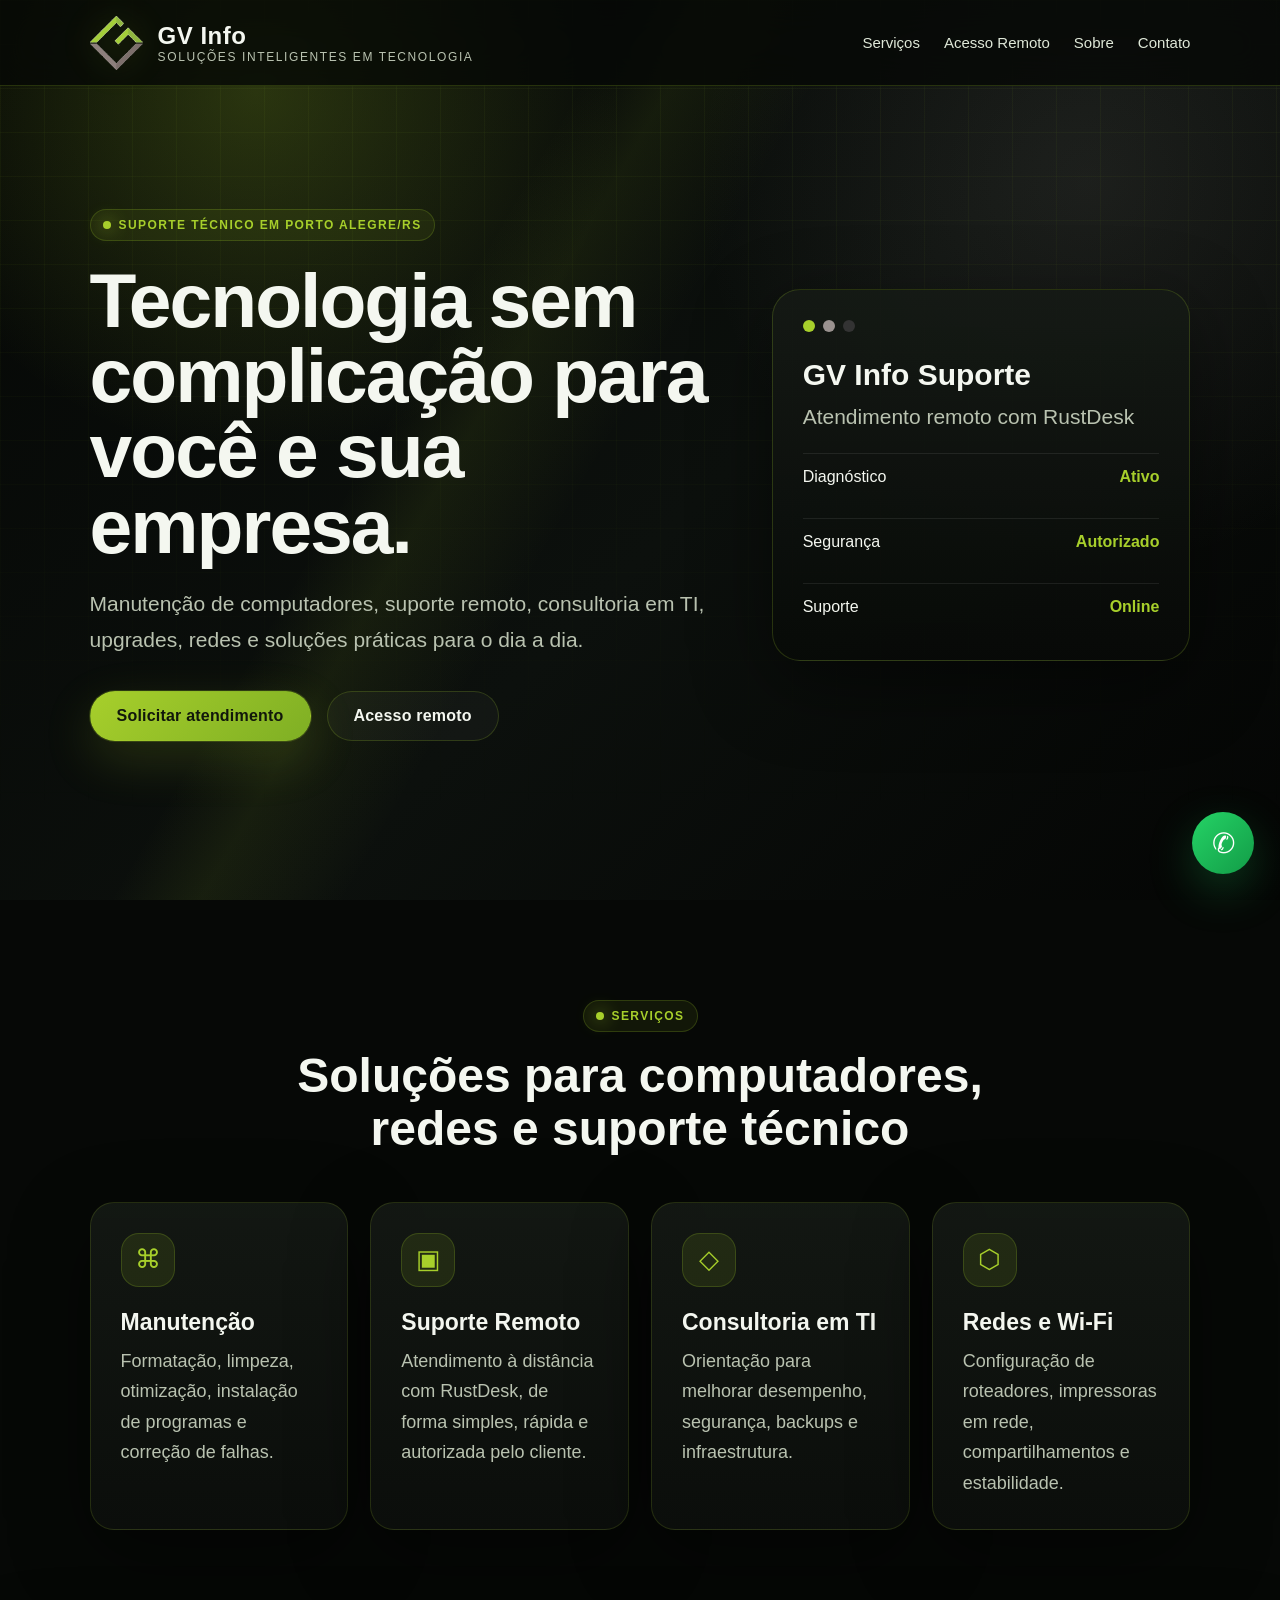
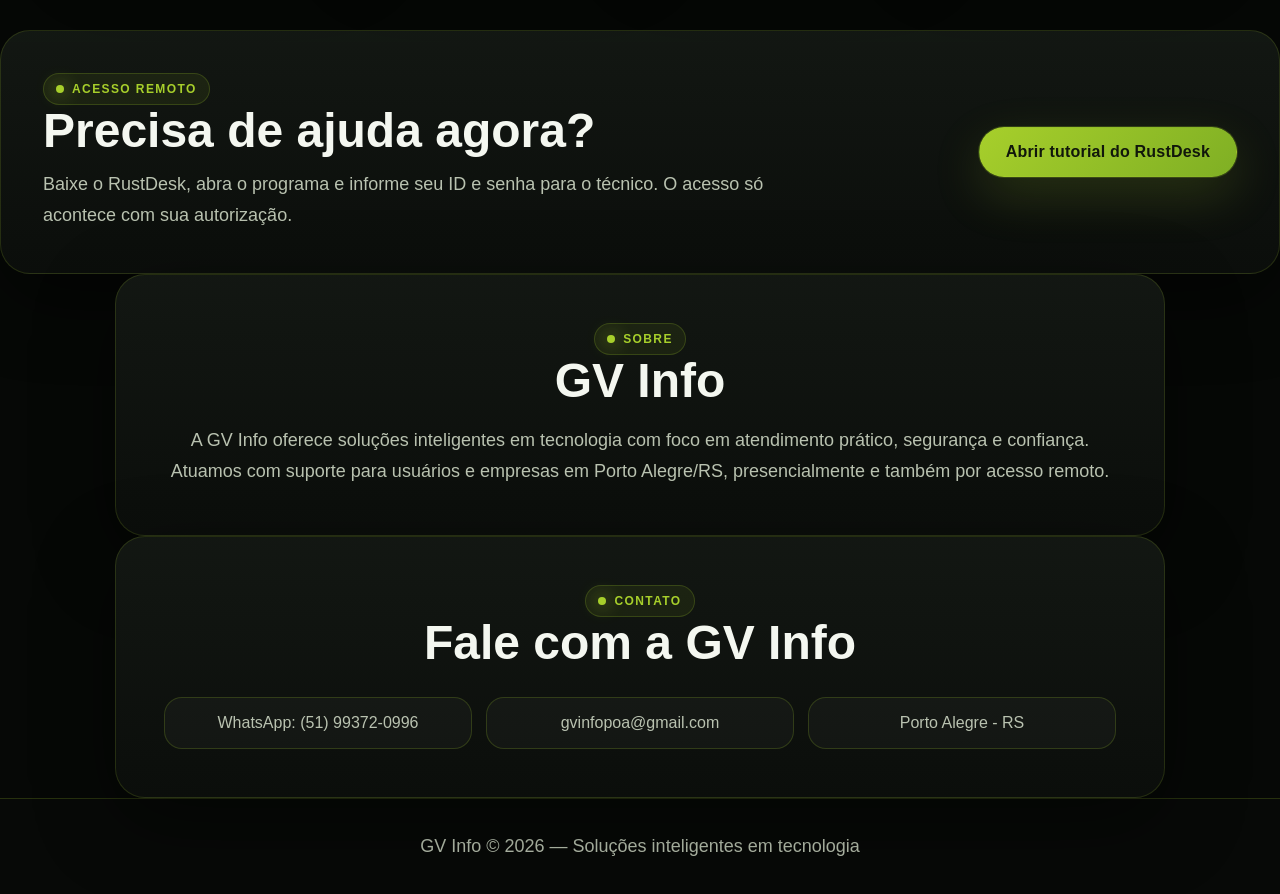
==== index.html @ f139a26a "Add files via upload versão 3.0 do site cvinfo com link do rustdesk atualizado" ====
<!DOCTYPE html>
<html lang="pt-BR">
<head>
  <meta charset="UTF-8" />
  <meta name="viewport" content="width=device-width, initial-scale=1.0" />
  <title>GV Info | Soluções Inteligentes em Tecnologia</title>
  <meta name="description" content="GV Info: manutenção de computadores, suporte remoto com RustDesk, consultoria em TI e soluções tecnológicas em Porto Alegre/RS." />
  <meta property="og:type" content="website" />
  <meta property="og:locale" content="pt_BR" />
  <meta property="og:site_name" content="GV Info" />
  <meta property="og:title" content="GV Info | Soluções inteligentes em tecnologia" />
  <meta property="og:description" content="Suporte remoto, manutenção de computadores e consultoria em TI com atendimento profissional em Porto Alegre/RS." />
  <meta property="og:image" content="imagens/og-gvinfo.png" />
  <meta property="og:image:width" content="1200" />
  <meta property="og:image:height" content="630" />
  <meta name="twitter:card" content="summary_large_image" />
  <meta name="twitter:title" content="GV Info | Soluções inteligentes em tecnologia" />
  <meta name="twitter:description" content="Suporte remoto, manutenção de computadores e consultoria em TI com atendimento profissional em Porto Alegre/RS." />
  <meta name="twitter:image" content="imagens/og-gvinfo.png" />
  <meta name="theme-color" content="#101820" />
  <link rel="icon" href="imagens/favicon.png" />
  <link rel="stylesheet" href="style.css" />
</head>
<body>
  <header class="topo">
    <a class="marca" href="index.html" aria-label="GV Info">
      <img src="imagens/logo-gv.png" alt="Logo GV Info" />
      <div>
        <strong>GV Info</strong>
        <span>Soluções inteligentes em tecnologia</span>
      </div>
    </a>
    <nav class="menu">
      <a href="#servicos">Serviços</a>
      <a href="rustdesk.html">Acesso Remoto</a>
      <a href="#sobre">Sobre</a>
      <a href="#contato">Contato</a>
    </nav>
  </header>

  <main>
    <section class="hero tech-bg">
      <div class="hero-conteudo reveal">
        <span class="etiqueta">Suporte técnico em Porto Alegre/RS</span>
        <h1>Tecnologia sem complicação para você e sua empresa.</h1>
        <p>Manutenção de computadores, suporte remoto, consultoria em TI, upgrades, redes e soluções práticas para o dia a dia.</p>
        <div class="acoes">
          <a class="btn btn-principal" href="https://wa.me/5551993720996?text=Ol%C3%A1%2C%20encontrei%20o%20site%20da%20GV%20Info%20e%20gostaria%20de%20solicitar%20atendimento." target="_blank">Solicitar atendimento</a>
          <a class="btn btn-secundario" href="rustdesk.html">Acesso remoto</a>
        </div>
      </div>
      <div class="painel-status reveal">
        <div class="status-topo"><span></span><span></span><span></span></div>
        <h2>GV Info Suporte</h2>
        <p>Atendimento remoto com RustDesk</p>
        <div class="linha-status"><span>Diagnóstico</span><strong>Ativo</strong></div>
        <div class="linha-status"><span>Segurança</span><strong>Autorizado</strong></div>
        <div class="linha-status"><span>Suporte</span><strong>Online</strong></div>
      </div>
    </section>

    <section id="servicos" class="secao">
      <div class="titulo reveal">
        <span class="etiqueta">Serviços</span>
        <h2>Soluções para computadores, redes e suporte técnico</h2>
      </div>
      <div class="grid cards-servicos">
        <article class="card reveal">
          <div class="icone">⌘</div>
          <h3>Manutenção</h3>
          <p>Formatação, limpeza, otimização, instalação de programas e correção de falhas.</p>
        </article>
        <article class="card reveal">
          <div class="icone">▣</div>
          <h3>Suporte Remoto</h3>
          <p>Atendimento à distância com RustDesk, de forma simples, rápida e autorizada pelo cliente.</p>
        </article>
        <article class="card reveal">
          <div class="icone">◇</div>
          <h3>Consultoria em TI</h3>
          <p>Orientação para melhorar desempenho, segurança, backups e infraestrutura.</p>
        </article>
        <article class="card reveal">
          <div class="icone">⬡</div>
          <h3>Redes e Wi-Fi</h3>
          <p>Configuração de roteadores, impressoras em rede, compartilhamentos e estabilidade.</p>
        </article>
      </div>
    </section>

    <section class="secao destaque-remoto reveal">
      <div>
        <span class="etiqueta">Acesso remoto</span>
        <h2>Precisa de ajuda agora?</h2>
        <p>Baixe o RustDesk, abra o programa e informe seu ID e senha para o técnico. O acesso só acontece com sua autorização.</p>
      </div>
      <a class="btn btn-principal" href="rustdesk.html">Abrir tutorial do RustDesk</a>
    </section>

    <section id="sobre" class="secao sobre reveal">
      <span class="etiqueta">Sobre</span>
      <h2>GV Info</h2>
      <p>A GV Info oferece soluções inteligentes em tecnologia com foco em atendimento prático, segurança e confiança. Atuamos com suporte para usuários e empresas em Porto Alegre/RS, presencialmente e também por acesso remoto.</p>
    </section>

    <section id="contato" class="secao contato reveal">
      <span class="etiqueta">Contato</span>
      <h2>Fale com a GV Info</h2>
      <div class="contato-grid">
        <a href="https://wa.me/5551993720996" target="_blank">WhatsApp: (51) 99372-0996</a>
        <a href="mailto:gvinfopoa@gmail.com">gvinfopoa@gmail.com</a>
        <span>Porto Alegre - RS</span>
      </div>
    </section>
  </main>

  <a class="whatsapp" href="https://wa.me/5551993720996?text=Ol%C3%A1%2C%20gostaria%20de%20atendimento%20da%20GV%20Info." target="_blank" aria-label="WhatsApp">✆</a>

  <footer>
    <p>GV Info © 2026 — Soluções inteligentes em tecnologia</p>
  </footer>

  <script src="script.js"></script>
</body>
</html>
---- style.css ----
:root{
  --fundo:#060806;
  --painel:#101410;
  --painel2:#151a15;
  --verde:#a7cf2b;
  --verde2:#7faf24;
  --cinza:#9a928f;
  --texto:#f4f7f0;
  --muted:#b9c2b0;
  --borda:rgba(167,207,43,.20);
  --sombra:0 24px 80px rgba(0,0,0,.45);
}
*{box-sizing:border-box;margin:0;padding:0}
html{scroll-behavior:smooth}
body{font-family:Segoe UI,Arial,sans-serif;background:var(--fundo);color:var(--texto);overflow-x:hidden}
a{color:inherit;text-decoration:none}
.topo{position:fixed;top:0;left:0;width:100%;height:86px;padding:0 7%;display:flex;align-items:center;justify-content:space-between;background:rgba(6,8,6,.78);backdrop-filter:blur(18px);border-bottom:1px solid var(--borda);z-index:10}
.marca{display:flex;align-items:center;gap:14px}
.marca img{width:54px;height:54px;object-fit:contain;filter:drop-shadow(0 0 16px rgba(167,207,43,.22))}
.marca strong{display:block;font-size:24px;letter-spacing:.5px}.marca span{display:block;color:var(--muted);font-size:12px;text-transform:uppercase;letter-spacing:1.6px}.menu{display:flex;gap:24px}.menu a{color:#dfe8d8;font-size:15px;position:relative}.menu a:after{content:"";position:absolute;height:2px;width:0;left:0;bottom:-8px;background:var(--verde);transition:.25s}.menu a:hover:after{width:100%}
.tech-bg{position:relative;background:radial-gradient(circle at 20% 10%,rgba(167,207,43,.22),transparent 28%),radial-gradient(circle at 85% 20%,rgba(154,146,143,.12),transparent 30%),linear-gradient(135deg,#050705,#0c100d 55%,#040504)}
.tech-bg:before{content:"";position:absolute;inset:0;background-image:linear-gradient(rgba(167,207,43,.06) 1px,transparent 1px),linear-gradient(90deg,rgba(167,207,43,.06) 1px,transparent 1px);background-size:44px 44px;mask-image:linear-gradient(to bottom,#000,transparent 92%);pointer-events:none}.tech-bg:after{content:"";position:absolute;inset:0;background:linear-gradient(120deg,transparent 0 35%,rgba(167,207,43,.08) 40%,transparent 48%);animation:varrer 6s infinite linear;pointer-events:none}@keyframes varrer{0%{transform:translateX(-60%)}100%{transform:translateX(60%)}}
.hero{min-height:100vh;padding:130px 7% 80px;display:grid;grid-template-columns:1.2fr .8fr;gap:54px;align-items:center}.hero-conteudo{position:relative;z-index:1}.etiqueta{display:inline-flex;align-items:center;gap:8px;color:var(--verde);border:1px solid var(--borda);background:rgba(167,207,43,.08);padding:8px 12px;border-radius:999px;text-transform:uppercase;font-size:12px;letter-spacing:1.4px;font-weight:700}.etiqueta:before{content:"";width:8px;height:8px;border-radius:50%;background:var(--verde);box-shadow:0 0 18px var(--verde)}h1{font-size:clamp(40px,6vw,78px);line-height:.98;margin:22px 0 22px;letter-spacing:-2px}h2{font-size:clamp(30px,4vw,48px);line-height:1.1}p{color:var(--muted);font-size:18px;line-height:1.7}.hero p{max-width:760px;font-size:21px}.acoes{display:flex;gap:16px;flex-wrap:wrap;margin-top:34px}.btn{display:inline-flex;align-items:center;justify-content:center;gap:10px;border-radius:999px;padding:15px 26px;font-weight:800;letter-spacing:.2px;transition:.25s;border:1px solid transparent;cursor:pointer}.btn-principal{background:linear-gradient(135deg,var(--verde),var(--verde2));color:#11170b;box-shadow:0 0 0 1px rgba(167,207,43,.20),0 18px 50px rgba(167,207,43,.18)}.btn-principal:hover{transform:translateY(-3px);box-shadow:0 0 0 1px rgba(167,207,43,.35),0 22px 70px rgba(167,207,43,.26)}.btn-secundario{border-color:var(--borda);background:rgba(255,255,255,.03);color:var(--texto)}.btn-secundario:hover{border-color:var(--verde);transform:translateY(-3px)}.btn-mini{padding:11px 18px;margin-top:15px;background:rgba(167,207,43,.12);border-color:var(--borda);color:var(--verde)}
.painel-status,.painel-download{position:relative;z-index:1;background:linear-gradient(180deg,rgba(21,26,21,.90),rgba(8,10,8,.92));border:1px solid var(--borda);border-radius:28px;padding:30px;box-shadow:var(--sombra)}.status-topo{display:flex;gap:8px;margin-bottom:26px}.status-topo span{width:12px;height:12px;border-radius:50%;background:var(--verde)}.status-topo span:nth-child(2){background:var(--cinza)}.status-topo span:nth-child(3){background:#333}.painel-status h2,.painel-download h2{font-size:30px;margin-bottom:8px}.linha-status{display:flex;justify-content:space-between;margin-top:18px;padding:14px 0;border-top:1px solid rgba(255,255,255,.08)}.linha-status strong{color:var(--verde)}.painel-download{text-align:center}.painel-download img{width:110px;margin-bottom:14px}.painel-download small{display:block;color:var(--verde);margin-top:12px}
.secao{padding:100px 7%}.titulo{text-align:center;max-width:820px;margin:0 auto 46px}.titulo h2{margin-top:18px}.grid{display:grid;grid-template-columns:repeat(4,1fr);gap:22px}.card,.passo,details,.aviso,.destaque-remoto,.sobre,.contato{background:linear-gradient(180deg,rgba(21,26,21,.88),rgba(12,15,12,.92));border:1px solid rgba(167,207,43,.16);box-shadow:var(--sombra)}.card{padding:30px;border-radius:24px;transition:.25s}.card:hover{transform:translateY(-8px);border-color:rgba(167,207,43,.45)}.icone{width:54px;height:54px;border-radius:18px;background:rgba(167,207,43,.11);border:1px solid var(--borda);display:flex;align-items:center;justify-content:center;color:var(--verde);font-size:26px;margin-bottom:22px}.card h3{font-size:23px;margin-bottom:10px}.destaque-remoto{border-radius:30px;padding:42px;display:flex;align-items:center;justify-content:space-between;gap:30px}.destaque-remoto p{max-width:780px;margin-top:12px}.sobre,.contato,.aviso{border-radius:30px;text-align:center;max-width:1050px;margin-left:auto;margin-right:auto;padding:48px}.sobre p{margin-top:18px}.contato-grid{display:grid;grid-template-columns:repeat(3,1fr);gap:14px;margin-top:28px}.contato-grid a,.contato-grid span{padding:16px;border:1px solid var(--borda);border-radius:18px;background:rgba(255,255,255,.03);color:var(--muted)}
.suporte-hero{grid-template-columns:1.1fr .65fr}.passos{display:grid;grid-template-columns:repeat(5,1fr);gap:18px}.passo{border-radius:24px;padding:26px;position:relative}.passo.importante{border-color:rgba(167,207,43,.5);background:linear-gradient(180deg,rgba(167,207,43,.12),rgba(12,15,12,.92))}.numero{width:42px;height:42px;border-radius:14px;background:var(--verde);color:#11170b;display:flex;align-items:center;justify-content:center;font-weight:900;margin-bottom:18px}.passo h3{font-size:21px;margin-bottom:10px}.obs{margin-top:10px;color:#e6efd8;font-size:15px}.aviso h2{margin-bottom:14px}.faq{max-width:1050px;margin:auto}.faq details{padding:22px 26px;border-radius:18px;margin-bottom:14px}.faq summary{font-weight:800;cursor:pointer}.faq p{margin-top:14px}.whatsapp{position:fixed;right:26px;bottom:26px;width:62px;height:62px;border-radius:50%;background:linear-gradient(135deg,#25d366,#129c47);display:flex;align-items:center;justify-content:center;font-size:28px;color:white;z-index:11;box-shadow:0 16px 45px rgba(37,211,102,.25)}footer{text-align:center;padding:32px 7%;border-top:1px solid var(--borda);background:#070907}.reveal{opacity:0;transform:translateY(20px);transition:.7s ease}.reveal.visivel{opacity:1;transform:translateY(0)}
@media(max-width:980px){.hero{grid-template-columns:1fr}.grid{grid-template-columns:repeat(2,1fr)}.passos{grid-template-columns:1fr 1fr}.destaque-remoto{flex-direction:column;align-items:flex-start}.contato-grid{grid-template-columns:1fr}.menu{display:none}}
@media(max-width:640px){.topo{height:76px;padding:0 5%}.marca img{width:48px;height:48px}.marca strong{font-size:20px}.marca span{font-size:10px}.hero{padding:110px 5% 60px}.secao{padding:70px 5%}.grid,.passos{grid-template-columns:1fr}.acoes{flex-direction:column}.btn{width:100%}.painel-status,.painel-download{padding:22px}.destaque-remoto,.sobre,.contato,.aviso{padding:28px}.whatsapp{width:56px;height:56px;right:18px;bottom:18px}}
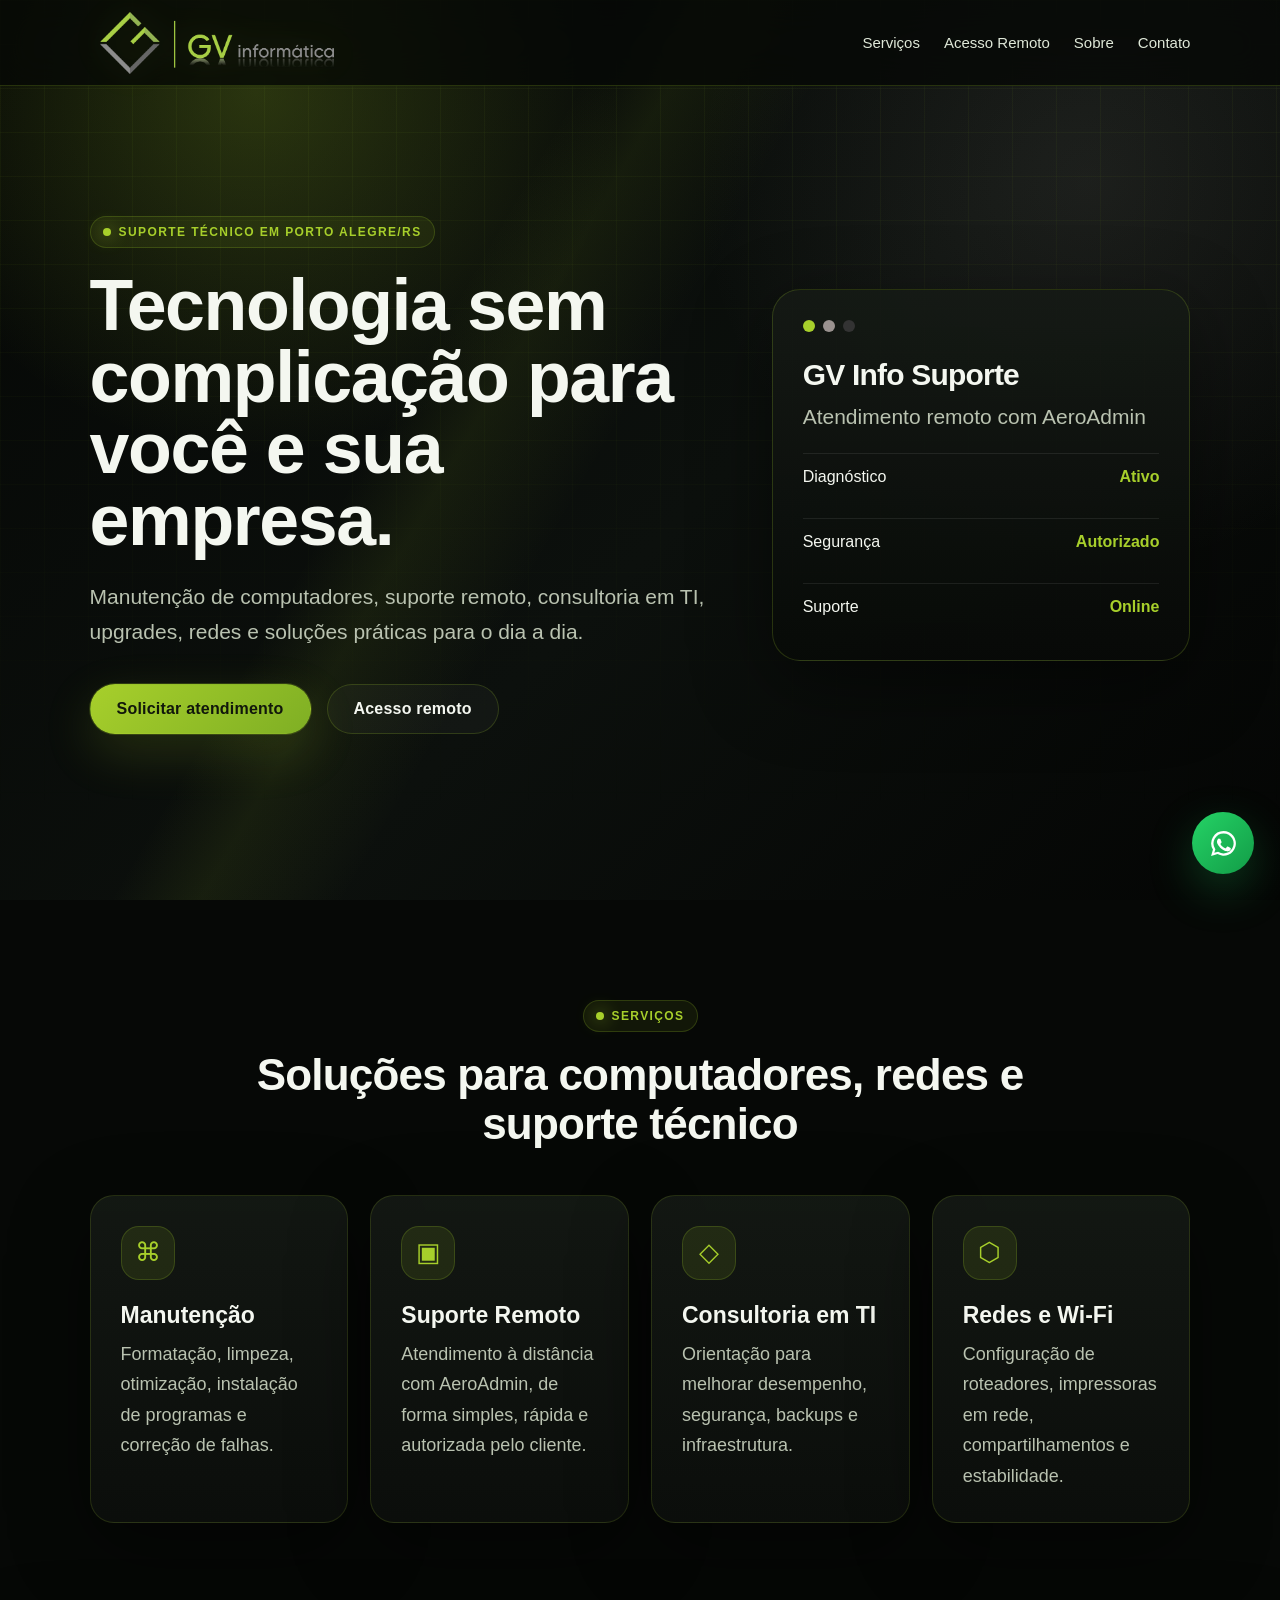
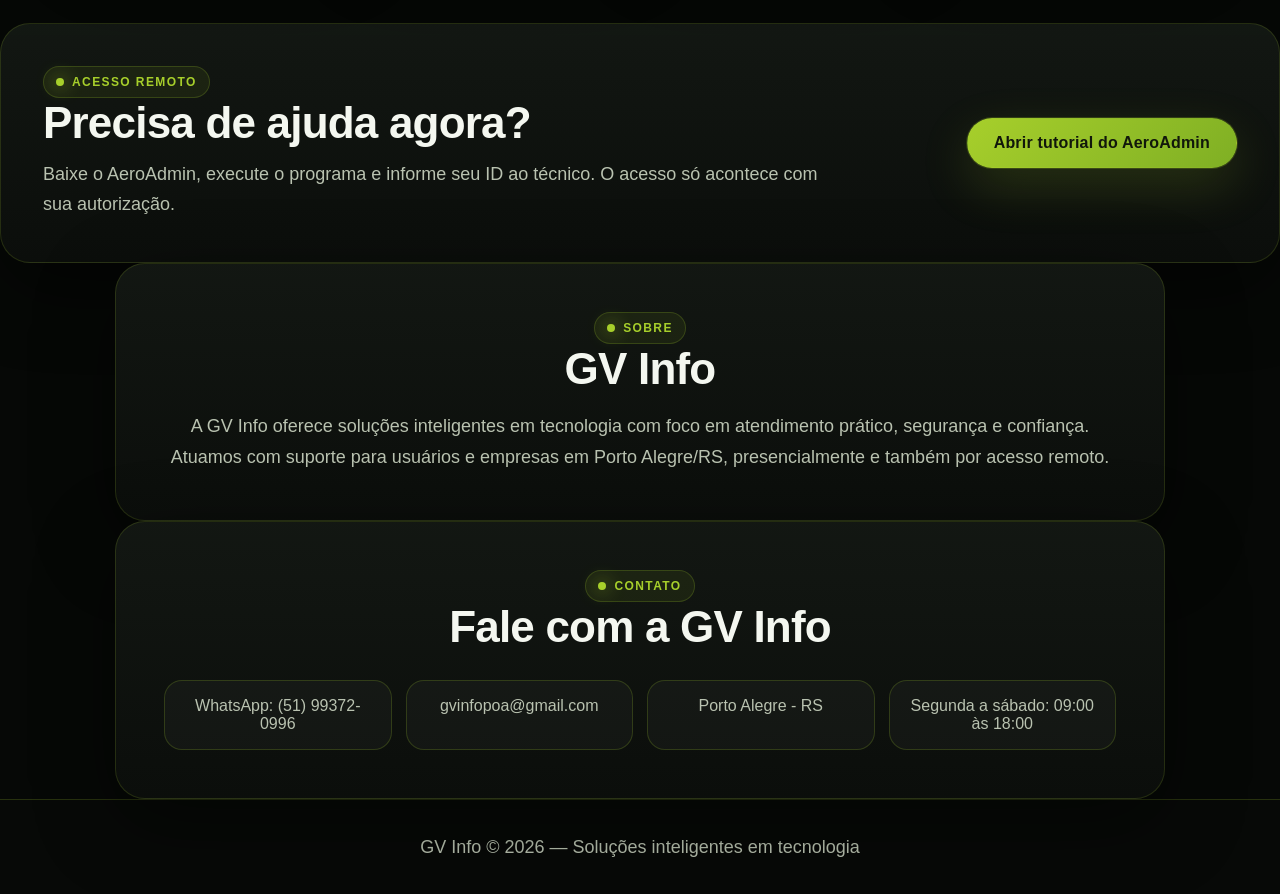
==== commit 04b9d0e8: "Add files via upload" ====
--- a/index.html
+++ b/index.html
@@ -4,35 +4,42 @@
   <meta charset="UTF-8" />
   <meta name="viewport" content="width=device-width, initial-scale=1.0" />
   <title>GV Info | Soluções Inteligentes em Tecnologia</title>
-  <meta name="description" content="GV Info: manutenção de computadores, suporte remoto com RustDesk, consultoria em TI e soluções tecnológicas em Porto Alegre/RS." />
+  <meta name="description" content="GV Info: manutenção de computadores, suporte remoto com AeroAdmin, consultoria em TI e soluções tecnológicas em Porto Alegre/RS." />
+  <link rel="icon" href="imagens/favicon.png" />
+  <link rel="apple-touch-icon" href="imagens/apple-touch-icon.png" />
+  <link rel="manifest" href="manifest.webmanifest" />
+  <meta name="theme-color" content="#060806" />
   <meta property="og:type" content="website" />
+  <meta property="og:title" content="GV Info | Soluções Inteligentes em Tecnologia" />
+  <meta property="og:description" content="Suporte técnico, manutenção, consultoria em TI e acesso remoto com AeroAdmin em Porto Alegre/RS." />
+  <meta property="og:image" content="imagens/og-gvinfo.png" />
   <meta property="og:locale" content="pt_BR" />
-  <meta property="og:site_name" content="GV Info" />
-  <meta property="og:title" content="GV Info | Soluções inteligentes em tecnologia" />
-  <meta property="og:description" content="Suporte remoto, manutenção de computadores e consultoria em TI com atendimento profissional em Porto Alegre/RS." />
-  <meta property="og:image" content="imagens/og-gvinfo.png" />
-  <meta property="og:image:width" content="1200" />
-  <meta property="og:image:height" content="630" />
   <meta name="twitter:card" content="summary_large_image" />
-  <meta name="twitter:title" content="GV Info | Soluções inteligentes em tecnologia" />
-  <meta name="twitter:description" content="Suporte remoto, manutenção de computadores e consultoria em TI com atendimento profissional em Porto Alegre/RS." />
+  <meta name="twitter:title" content="GV Info | Soluções Inteligentes em Tecnologia" />
+  <meta name="twitter:description" content="Tecnologia sem complicação para você e sua empresa." />
   <meta name="twitter:image" content="imagens/og-gvinfo.png" />
-  <meta name="theme-color" content="#101820" />
-  <link rel="icon" href="imagens/favicon.png" />
   <link rel="stylesheet" href="style.css" />
+  <script type="application/ld+json">
+  {
+    "@context":"https://schema.org",
+    "@type":"LocalBusiness",
+    "name":"GV Info",
+    "description":"Soluções inteligentes em tecnologia, manutenção de computadores e suporte remoto.",
+    "areaServed":"Porto Alegre, RS",
+    "telephone":"+55 51 99372-0996",
+    "email":"gvinfopoa@gmail.com",
+    "openingHours":"Mo-Sa 09:00-18:00"
+  }
+  </script>
 </head>
 <body>
   <header class="topo">
-    <a class="marca" href="index.html" aria-label="GV Info">
-      <img src="imagens/logo-gv.png" alt="Logo GV Info" />
-      <div>
-        <strong>GV Info</strong>
-        <span>Soluções inteligentes em tecnologia</span>
-      </div>
+    <a class="marca marca-full" href="index.html" aria-label="GV Informática">
+      <img src="imagens/logo-gv.png" alt="GV Informática" />
     </a>
     <nav class="menu">
       <a href="#servicos">Serviços</a>
-      <a href="rustdesk.html">Acesso Remoto</a>
+      <a href="acesso-remoto.html">Acesso Remoto</a>
       <a href="#sobre">Sobre</a>
       <a href="#contato">Contato</a>
     </nav>
@@ -46,13 +53,13 @@
         <p>Manutenção de computadores, suporte remoto, consultoria em TI, upgrades, redes e soluções práticas para o dia a dia.</p>
         <div class="acoes">
           <a class="btn btn-principal" href="https://wa.me/5551993720996?text=Ol%C3%A1%2C%20encontrei%20o%20site%20da%20GV%20Info%20e%20gostaria%20de%20solicitar%20atendimento." target="_blank">Solicitar atendimento</a>
-          <a class="btn btn-secundario" href="rustdesk.html">Acesso remoto</a>
+          <a class="btn btn-secundario" href="acesso-remoto.html">Acesso remoto</a>
         </div>
       </div>
       <div class="painel-status reveal">
         <div class="status-topo"><span></span><span></span><span></span></div>
         <h2>GV Info Suporte</h2>
-        <p>Atendimento remoto com RustDesk</p>
+        <p>Atendimento remoto com AeroAdmin</p>
         <div class="linha-status"><span>Diagnóstico</span><strong>Ativo</strong></div>
         <div class="linha-status"><span>Segurança</span><strong>Autorizado</strong></div>
         <div class="linha-status"><span>Suporte</span><strong>Online</strong></div>
@@ -73,7 +80,7 @@
         <article class="card reveal">
           <div class="icone">▣</div>
           <h3>Suporte Remoto</h3>
-          <p>Atendimento à distância com RustDesk, de forma simples, rápida e autorizada pelo cliente.</p>
+          <p>Atendimento à distância com AeroAdmin, de forma simples, rápida e autorizada pelo cliente.</p>
         </article>
         <article class="card reveal">
           <div class="icone">◇</div>
@@ -92,9 +99,9 @@
       <div>
         <span class="etiqueta">Acesso remoto</span>
         <h2>Precisa de ajuda agora?</h2>
-        <p>Baixe o RustDesk, abra o programa e informe seu ID e senha para o técnico. O acesso só acontece com sua autorização.</p>
+        <p>Baixe o AeroAdmin, execute o programa e informe seu ID ao técnico. O acesso só acontece com sua autorização.</p>
       </div>
-      <a class="btn btn-principal" href="rustdesk.html">Abrir tutorial do RustDesk</a>
+      <a class="btn btn-principal" href="acesso-remoto.html">Abrir tutorial do AeroAdmin</a>
     </section>
 
     <section id="sobre" class="secao sobre reveal">
@@ -110,11 +117,12 @@
         <a href="https://wa.me/5551993720996" target="_blank">WhatsApp: (51) 99372-0996</a>
         <a href="mailto:gvinfopoa@gmail.com">gvinfopoa@gmail.com</a>
         <span>Porto Alegre - RS</span>
+        <span>Segunda a sábado: 09:00 às 18:00</span>
       </div>
     </section>
   </main>
 
-  <a class="whatsapp" href="https://wa.me/5551993720996?text=Ol%C3%A1%2C%20gostaria%20de%20atendimento%20da%20GV%20Info." target="_blank" aria-label="WhatsApp">✆</a>
+  <a class="whatsapp" href="https://wa.me/5551993720996?text=Ol%C3%A1%2C%20gostaria%20de%20atendimento%20da%20GV%20Info." target="_blank" aria-label="WhatsApp"><svg class="wa-icon" viewBox="0 0 32 32" aria-hidden="true"><path fill="currentColor" d="M16.02 3.2A12.68 12.68 0 0 0 5.12 22.32L3.2 28.8l6.64-1.84A12.7 12.7 0 1 0 16.02 3.2Zm0 2.35a10.35 10.35 0 0 1 8.8 15.8 10.31 10.31 0 0 1-13.9 3.48l-.47-.28-3.94 1.1 1.12-3.8-.3-.5a10.34 10.34 0 0 1 8.69-15.8Zm-4.6 5.38c-.24 0-.62.09-.94.44-.32.35-1.23 1.2-1.23 2.93s1.26 3.4 1.43 3.63c.18.23 2.43 3.9 6 5.31 2.97 1.17 3.58.94 4.22.88.64-.06 2.08-.85 2.37-1.67.29-.82.29-1.53.2-1.67-.08-.15-.32-.23-.67-.41-.35-.18-2.08-1.03-2.4-1.15-.32-.12-.55-.18-.79.18-.23.35-.9 1.15-1.11 1.38-.2.23-.41.26-.76.09-.35-.18-1.48-.55-2.82-1.74-1.04-.93-1.75-2.08-1.95-2.43-.2-.35-.02-.54.15-.71.16-.16.35-.41.53-.62.18-.2.23-.35.35-.58.12-.23.06-.44-.03-.62-.09-.18-.79-1.9-1.08-2.6-.28-.67-.57-.58-.79-.59h-.68Z"/></svg></a>
 
   <footer>
     <p>GV Info © 2026 — Soluções inteligentes em tecnologia</p>
--- a/style.css
+++ b/style.css
@@ -12,17 +12,22 @@
 }
 *{box-sizing:border-box;margin:0;padding:0}
 html{scroll-behavior:smooth}
-body{font-family:Segoe UI,Arial,sans-serif;background:var(--fundo);color:var(--texto);overflow-x:hidden}
+body{font-family:'Inter','Manrope','Segoe UI',Arial,sans-serif;background:var(--fundo);color:var(--texto);overflow-x:hidden}
 a{color:inherit;text-decoration:none}
 .topo{position:fixed;top:0;left:0;width:100%;height:86px;padding:0 7%;display:flex;align-items:center;justify-content:space-between;background:rgba(6,8,6,.78);backdrop-filter:blur(18px);border-bottom:1px solid var(--borda);z-index:10}
-.marca{display:flex;align-items:center;gap:14px}
-.marca img{width:54px;height:54px;object-fit:contain;filter:drop-shadow(0 0 16px rgba(167,207,43,.22))}
+.marca{display:flex;align-items:center;gap:14px;min-width:0}
+.marca img{width:255px;height:auto;max-height:62px;object-fit:contain;filter:drop-shadow(0 0 16px rgba(167,207,43,.16));image-rendering:auto}
+.marca-full img{display:block}
 .marca strong{display:block;font-size:24px;letter-spacing:.5px}.marca span{display:block;color:var(--muted);font-size:12px;text-transform:uppercase;letter-spacing:1.6px}.menu{display:flex;gap:24px}.menu a{color:#dfe8d8;font-size:15px;position:relative}.menu a:after{content:"";position:absolute;height:2px;width:0;left:0;bottom:-8px;background:var(--verde);transition:.25s}.menu a:hover:after{width:100%}
 .tech-bg{position:relative;background:radial-gradient(circle at 20% 10%,rgba(167,207,43,.22),transparent 28%),radial-gradient(circle at 85% 20%,rgba(154,146,143,.12),transparent 30%),linear-gradient(135deg,#050705,#0c100d 55%,#040504)}
 .tech-bg:before{content:"";position:absolute;inset:0;background-image:linear-gradient(rgba(167,207,43,.06) 1px,transparent 1px),linear-gradient(90deg,rgba(167,207,43,.06) 1px,transparent 1px);background-size:44px 44px;mask-image:linear-gradient(to bottom,#000,transparent 92%);pointer-events:none}.tech-bg:after{content:"";position:absolute;inset:0;background:linear-gradient(120deg,transparent 0 35%,rgba(167,207,43,.08) 40%,transparent 48%);animation:varrer 6s infinite linear;pointer-events:none}@keyframes varrer{0%{transform:translateX(-60%)}100%{transform:translateX(60%)}}
-.hero{min-height:100vh;padding:130px 7% 80px;display:grid;grid-template-columns:1.2fr .8fr;gap:54px;align-items:center}.hero-conteudo{position:relative;z-index:1}.etiqueta{display:inline-flex;align-items:center;gap:8px;color:var(--verde);border:1px solid var(--borda);background:rgba(167,207,43,.08);padding:8px 12px;border-radius:999px;text-transform:uppercase;font-size:12px;letter-spacing:1.4px;font-weight:700}.etiqueta:before{content:"";width:8px;height:8px;border-radius:50%;background:var(--verde);box-shadow:0 0 18px var(--verde)}h1{font-size:clamp(40px,6vw,78px);line-height:.98;margin:22px 0 22px;letter-spacing:-2px}h2{font-size:clamp(30px,4vw,48px);line-height:1.1}p{color:var(--muted);font-size:18px;line-height:1.7}.hero p{max-width:760px;font-size:21px}.acoes{display:flex;gap:16px;flex-wrap:wrap;margin-top:34px}.btn{display:inline-flex;align-items:center;justify-content:center;gap:10px;border-radius:999px;padding:15px 26px;font-weight:800;letter-spacing:.2px;transition:.25s;border:1px solid transparent;cursor:pointer}.btn-principal{background:linear-gradient(135deg,var(--verde),var(--verde2));color:#11170b;box-shadow:0 0 0 1px rgba(167,207,43,.20),0 18px 50px rgba(167,207,43,.18)}.btn-principal:hover{transform:translateY(-3px);box-shadow:0 0 0 1px rgba(167,207,43,.35),0 22px 70px rgba(167,207,43,.26)}.btn-secundario{border-color:var(--borda);background:rgba(255,255,255,.03);color:var(--texto)}.btn-secundario:hover{border-color:var(--verde);transform:translateY(-3px)}.btn-mini{padding:11px 18px;margin-top:15px;background:rgba(167,207,43,.12);border-color:var(--borda);color:var(--verde)}
-.painel-status,.painel-download{position:relative;z-index:1;background:linear-gradient(180deg,rgba(21,26,21,.90),rgba(8,10,8,.92));border:1px solid var(--borda);border-radius:28px;padding:30px;box-shadow:var(--sombra)}.status-topo{display:flex;gap:8px;margin-bottom:26px}.status-topo span{width:12px;height:12px;border-radius:50%;background:var(--verde)}.status-topo span:nth-child(2){background:var(--cinza)}.status-topo span:nth-child(3){background:#333}.painel-status h2,.painel-download h2{font-size:30px;margin-bottom:8px}.linha-status{display:flex;justify-content:space-between;margin-top:18px;padding:14px 0;border-top:1px solid rgba(255,255,255,.08)}.linha-status strong{color:var(--verde)}.painel-download{text-align:center}.painel-download img{width:110px;margin-bottom:14px}.painel-download small{display:block;color:var(--verde);margin-top:12px}
-.secao{padding:100px 7%}.titulo{text-align:center;max-width:820px;margin:0 auto 46px}.titulo h2{margin-top:18px}.grid{display:grid;grid-template-columns:repeat(4,1fr);gap:22px}.card,.passo,details,.aviso,.destaque-remoto,.sobre,.contato{background:linear-gradient(180deg,rgba(21,26,21,.88),rgba(12,15,12,.92));border:1px solid rgba(167,207,43,.16);box-shadow:var(--sombra)}.card{padding:30px;border-radius:24px;transition:.25s}.card:hover{transform:translateY(-8px);border-color:rgba(167,207,43,.45)}.icone{width:54px;height:54px;border-radius:18px;background:rgba(167,207,43,.11);border:1px solid var(--borda);display:flex;align-items:center;justify-content:center;color:var(--verde);font-size:26px;margin-bottom:22px}.card h3{font-size:23px;margin-bottom:10px}.destaque-remoto{border-radius:30px;padding:42px;display:flex;align-items:center;justify-content:space-between;gap:30px}.destaque-remoto p{max-width:780px;margin-top:12px}.sobre,.contato,.aviso{border-radius:30px;text-align:center;max-width:1050px;margin-left:auto;margin-right:auto;padding:48px}.sobre p{margin-top:18px}.contato-grid{display:grid;grid-template-columns:repeat(3,1fr);gap:14px;margin-top:28px}.contato-grid a,.contato-grid span{padding:16px;border:1px solid var(--borda);border-radius:18px;background:rgba(255,255,255,.03);color:var(--muted)}
+.hero{min-height:100vh;padding:130px 7% 80px;display:grid;grid-template-columns:1.2fr .8fr;gap:54px;align-items:center}.hero-conteudo{position:relative;z-index:1}.etiqueta{display:inline-flex;align-items:center;gap:8px;color:var(--verde);border:1px solid var(--borda);background:rgba(167,207,43,.08);padding:8px 12px;border-radius:999px;text-transform:uppercase;font-size:12px;letter-spacing:1.4px;font-weight:700}.etiqueta:before{content:"";width:8px;height:8px;border-radius:50%;background:var(--verde);box-shadow:0 0 18px var(--verde)}h1{font-size:clamp(38px,5.6vw,72px);line-height:1;margin:22px 0 22px;letter-spacing:-1.4px;font-weight:800}h2{font-size:clamp(28px,3.6vw,44px);line-height:1.12;font-weight:800;letter-spacing:-.8px}p{color:var(--muted);font-size:18px;line-height:1.7}.hero p{max-width:760px;font-size:21px}.acoes{display:flex;gap:16px;flex-wrap:wrap;margin-top:34px}.btn{display:inline-flex;align-items:center;justify-content:center;gap:10px;border-radius:999px;padding:15px 26px;font-weight:800;letter-spacing:.2px;transition:.25s;border:1px solid transparent;cursor:pointer}.btn-principal{background:linear-gradient(135deg,var(--verde),var(--verde2));color:#11170b;box-shadow:0 0 0 1px rgba(167,207,43,.20),0 18px 50px rgba(167,207,43,.18)}.btn-principal:hover{transform:translateY(-3px);box-shadow:0 0 0 1px rgba(167,207,43,.35),0 22px 70px rgba(167,207,43,.26)}.btn-secundario{border-color:var(--borda);background:rgba(255,255,255,.03);color:var(--texto)}.btn-secundario:hover{border-color:var(--verde);transform:translateY(-3px)}.btn-mini{padding:11px 18px;margin-top:15px;background:rgba(167,207,43,.12);border-color:var(--borda);color:var(--verde)}
+.painel-status,.painel-download{position:relative;z-index:1;background:linear-gradient(180deg,rgba(21,26,21,.90),rgba(8,10,8,.92));border:1px solid var(--borda);border-radius:28px;padding:30px;box-shadow:var(--sombra)}.status-topo{display:flex;gap:8px;margin-bottom:26px}.status-topo span{width:12px;height:12px;border-radius:50%;background:var(--verde)}.status-topo span:nth-child(2){background:var(--cinza)}.status-topo span:nth-child(3){background:#333}.painel-status h2,.painel-download h2{font-size:30px;margin-bottom:8px}.linha-status{display:flex;justify-content:space-between;margin-top:18px;padding:14px 0;border-top:1px solid rgba(255,255,255,.08)}.linha-status strong{color:var(--verde)}.painel-download{text-align:center}.painel-download img{width:112px;height:112px;object-fit:contain;margin-bottom:14px;filter:drop-shadow(0 0 18px rgba(167,207,43,.20))}.painel-download small{display:block;color:var(--verde);margin-top:12px}
+.secao{padding:100px 7%}.titulo{text-align:center;max-width:820px;margin:0 auto 46px}.titulo h2{margin-top:18px}.grid{display:grid;grid-template-columns:repeat(4,1fr);gap:22px}.card,.passo,details,.aviso,.destaque-remoto,.sobre,.contato{background:linear-gradient(180deg,rgba(21,26,21,.88),rgba(12,15,12,.92));border:1px solid rgba(167,207,43,.16);box-shadow:var(--sombra)}.card{padding:30px;border-radius:24px;transition:.25s}.card:hover{transform:translateY(-8px);border-color:rgba(167,207,43,.45)}.icone{width:54px;height:54px;border-radius:18px;background:rgba(167,207,43,.11);border:1px solid var(--borda);display:flex;align-items:center;justify-content:center;color:var(--verde);font-size:26px;margin-bottom:22px}.card h3{font-size:23px;margin-bottom:10px}.destaque-remoto{border-radius:30px;padding:42px;display:flex;align-items:center;justify-content:space-between;gap:30px}.destaque-remoto p{max-width:780px;margin-top:12px}.sobre,.contato,.aviso{border-radius:30px;text-align:center;max-width:1050px;margin-left:auto;margin-right:auto;padding:48px}.sobre p{margin-top:18px}.contato-grid{display:grid;grid-template-columns:repeat(auto-fit,minmax(220px,1fr));gap:14px;margin-top:28px}.contato-grid a,.contato-grid span{padding:16px;border:1px solid var(--borda);border-radius:18px;background:rgba(255,255,255,.03);color:var(--muted)}
 .suporte-hero{grid-template-columns:1.1fr .65fr}.passos{display:grid;grid-template-columns:repeat(5,1fr);gap:18px}.passo{border-radius:24px;padding:26px;position:relative}.passo.importante{border-color:rgba(167,207,43,.5);background:linear-gradient(180deg,rgba(167,207,43,.12),rgba(12,15,12,.92))}.numero{width:42px;height:42px;border-radius:14px;background:var(--verde);color:#11170b;display:flex;align-items:center;justify-content:center;font-weight:900;margin-bottom:18px}.passo h3{font-size:21px;margin-bottom:10px}.obs{margin-top:10px;color:#e6efd8;font-size:15px}.aviso h2{margin-bottom:14px}.faq{max-width:1050px;margin:auto}.faq details{padding:22px 26px;border-radius:18px;margin-bottom:14px}.faq summary{font-weight:800;cursor:pointer}.faq p{margin-top:14px}.whatsapp{position:fixed;right:26px;bottom:26px;width:62px;height:62px;border-radius:50%;background:linear-gradient(135deg,#25d366,#129c47);display:flex;align-items:center;justify-content:center;font-size:28px;color:white;z-index:11;box-shadow:0 16px 45px rgba(37,211,102,.25)}footer{text-align:center;padding:32px 7%;border-top:1px solid var(--borda);background:#070907}.reveal{opacity:0;transform:translateY(20px);transition:.7s ease}.reveal.visivel{opacity:1;transform:translateY(0)}
 @media(max-width:980px){.hero{grid-template-columns:1fr}.grid{grid-template-columns:repeat(2,1fr)}.passos{grid-template-columns:1fr 1fr}.destaque-remoto{flex-direction:column;align-items:flex-start}.contato-grid{grid-template-columns:1fr}.menu{display:none}}
-@media(max-width:640px){.topo{height:76px;padding:0 5%}.marca img{width:48px;height:48px}.marca strong{font-size:20px}.marca span{font-size:10px}.hero{padding:110px 5% 60px}.secao{padding:70px 5%}.grid,.passos{grid-template-columns:1fr}.acoes{flex-direction:column}.btn{width:100%}.painel-status,.painel-download{padding:22px}.destaque-remoto,.sobre,.contato,.aviso{padding:28px}.whatsapp{width:56px;height:56px;right:18px;bottom:18px}}
+@media(max-width:640px){.topo{height:76px;padding:0 5%}.marca img{width:205px;height:auto;max-height:56px}.marca strong{font-size:20px}.marca span{font-size:10px}.hero{padding:110px 5% 60px}.secao{padding:70px 5%}.grid,.passos{grid-template-columns:1fr}.acoes{flex-direction:column}.btn{width:100%}.painel-status,.painel-download{padding:22px}.destaque-remoto,.sobre,.contato,.aviso{padding:28px}.whatsapp{width:56px;height:56px;right:18px;bottom:18px}}
+
+.wa-icon{width:31px;height:31px;display:block}.btn .wa-icon{width:18px;height:18px}.marca img,.painel-download img{background:transparent}
+
+@media(max-width:420px){.marca img{width:180px}.topo{padding:0 4%}}
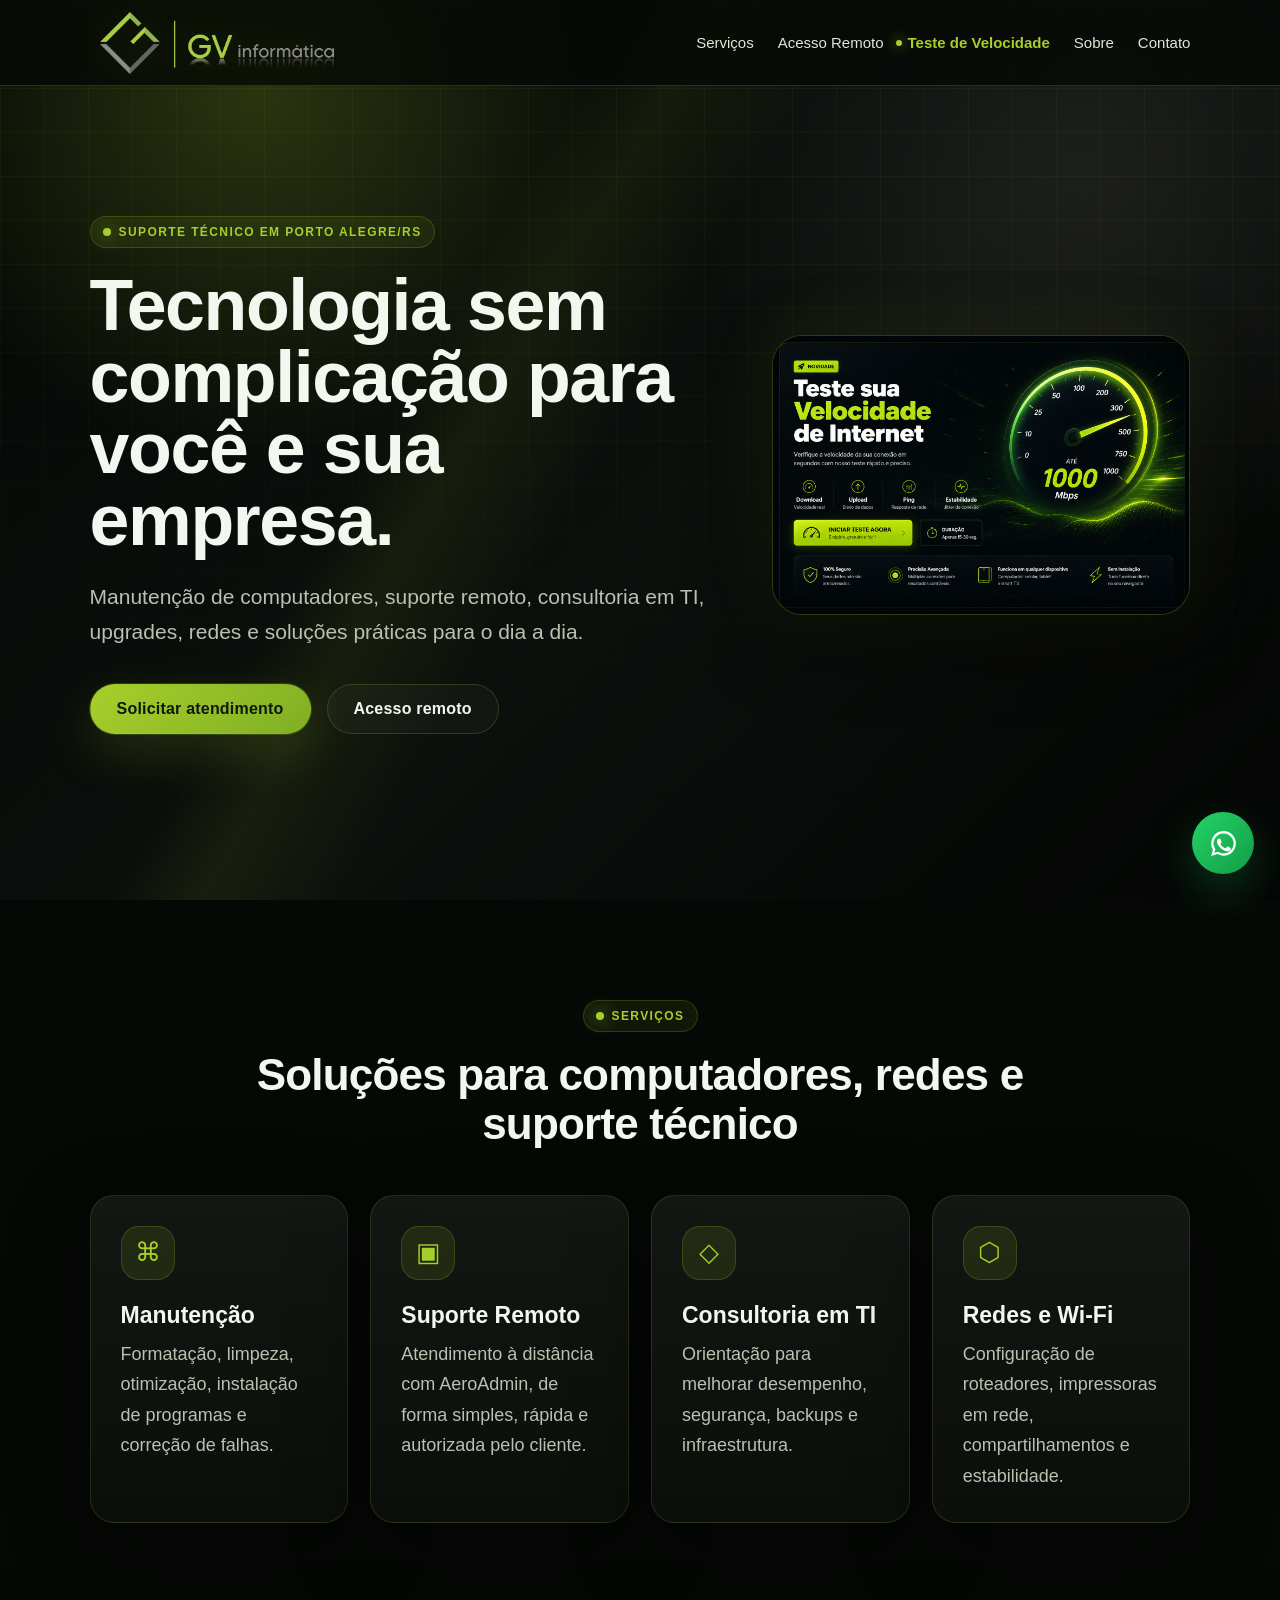
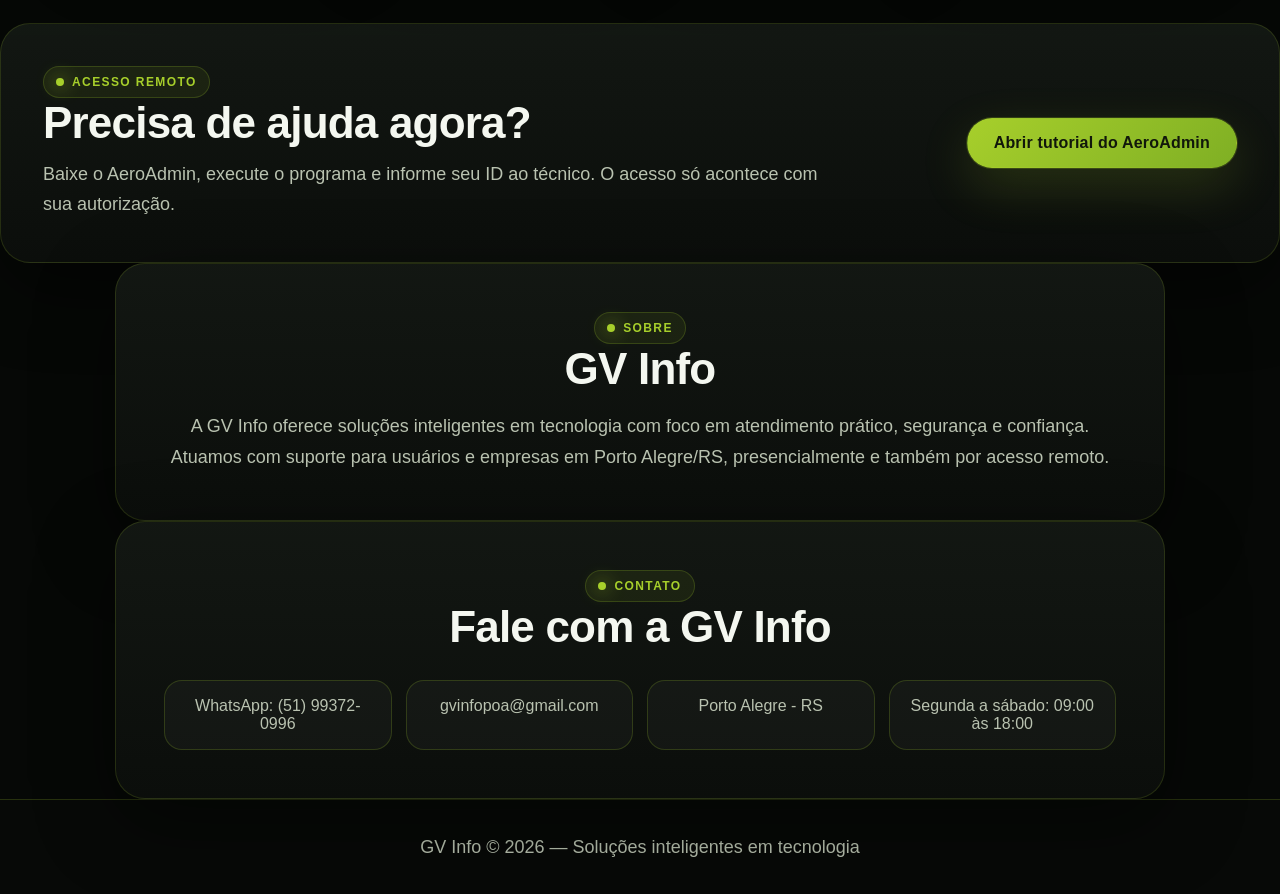
==== commit c63e5f5a: "Add files via upload" ====
--- a/index.html
+++ b/index.html
@@ -40,6 +40,7 @@
     <nav class="menu">
       <a href="#servicos">Serviços</a>
       <a href="acesso-remoto.html">Acesso Remoto</a>
+      <a class="menu-destaque" href="velocidade.html">Teste de Velocidade</a>
       <a href="#sobre">Sobre</a>
       <a href="#contato">Contato</a>
     </nav>
@@ -56,15 +57,11 @@
           <a class="btn btn-secundario" href="acesso-remoto.html">Acesso remoto</a>
         </div>
       </div>
-      <div class="painel-status reveal">
-        <div class="status-topo"><span></span><span></span><span></span></div>
-        <h2>GV Info Suporte</h2>
-        <p>Atendimento remoto com AeroAdmin</p>
-        <div class="linha-status"><span>Diagnóstico</span><strong>Ativo</strong></div>
-        <div class="linha-status"><span>Segurança</span><strong>Autorizado</strong></div>
-        <div class="linha-status"><span>Suporte</span><strong>Online</strong></div>
-      </div>
+      <a class="banner-velocidade reveal" href="velocidade.html" aria-label="Abrir teste de velocidade da internet">
+        <img src="imagens/banner-teste-velocidade.png" alt="Teste sua velocidade de internet com a GV Info" loading="eager" />
+      </a>
     </section>
+
 
     <section id="servicos" class="secao">
       <div class="titulo reveal">
@@ -104,6 +101,8 @@
       <a class="btn btn-principal" href="acesso-remoto.html">Abrir tutorial do AeroAdmin</a>
     </section>
 
+
+
     <section id="sobre" class="secao sobre reveal">
       <span class="etiqueta">Sobre</span>
       <h2>GV Info</h2>
--- a/style.css
+++ b/style.css
@@ -23,11 +23,35 @@
 .tech-bg:before{content:"";position:absolute;inset:0;background-image:linear-gradient(rgba(167,207,43,.06) 1px,transparent 1px),linear-gradient(90deg,rgba(167,207,43,.06) 1px,transparent 1px);background-size:44px 44px;mask-image:linear-gradient(to bottom,#000,transparent 92%);pointer-events:none}.tech-bg:after{content:"";position:absolute;inset:0;background:linear-gradient(120deg,transparent 0 35%,rgba(167,207,43,.08) 40%,transparent 48%);animation:varrer 6s infinite linear;pointer-events:none}@keyframes varrer{0%{transform:translateX(-60%)}100%{transform:translateX(60%)}}
 .hero{min-height:100vh;padding:130px 7% 80px;display:grid;grid-template-columns:1.2fr .8fr;gap:54px;align-items:center}.hero-conteudo{position:relative;z-index:1}.etiqueta{display:inline-flex;align-items:center;gap:8px;color:var(--verde);border:1px solid var(--borda);background:rgba(167,207,43,.08);padding:8px 12px;border-radius:999px;text-transform:uppercase;font-size:12px;letter-spacing:1.4px;font-weight:700}.etiqueta:before{content:"";width:8px;height:8px;border-radius:50%;background:var(--verde);box-shadow:0 0 18px var(--verde)}h1{font-size:clamp(38px,5.6vw,72px);line-height:1;margin:22px 0 22px;letter-spacing:-1.4px;font-weight:800}h2{font-size:clamp(28px,3.6vw,44px);line-height:1.12;font-weight:800;letter-spacing:-.8px}p{color:var(--muted);font-size:18px;line-height:1.7}.hero p{max-width:760px;font-size:21px}.acoes{display:flex;gap:16px;flex-wrap:wrap;margin-top:34px}.btn{display:inline-flex;align-items:center;justify-content:center;gap:10px;border-radius:999px;padding:15px 26px;font-weight:800;letter-spacing:.2px;transition:.25s;border:1px solid transparent;cursor:pointer}.btn-principal{background:linear-gradient(135deg,var(--verde),var(--verde2));color:#11170b;box-shadow:0 0 0 1px rgba(167,207,43,.20),0 18px 50px rgba(167,207,43,.18)}.btn-principal:hover{transform:translateY(-3px);box-shadow:0 0 0 1px rgba(167,207,43,.35),0 22px 70px rgba(167,207,43,.26)}.btn-secundario{border-color:var(--borda);background:rgba(255,255,255,.03);color:var(--texto)}.btn-secundario:hover{border-color:var(--verde);transform:translateY(-3px)}.btn-mini{padding:11px 18px;margin-top:15px;background:rgba(167,207,43,.12);border-color:var(--borda);color:var(--verde)}
 .painel-status,.painel-download{position:relative;z-index:1;background:linear-gradient(180deg,rgba(21,26,21,.90),rgba(8,10,8,.92));border:1px solid var(--borda);border-radius:28px;padding:30px;box-shadow:var(--sombra)}.status-topo{display:flex;gap:8px;margin-bottom:26px}.status-topo span{width:12px;height:12px;border-radius:50%;background:var(--verde)}.status-topo span:nth-child(2){background:var(--cinza)}.status-topo span:nth-child(3){background:#333}.painel-status h2,.painel-download h2{font-size:30px;margin-bottom:8px}.linha-status{display:flex;justify-content:space-between;margin-top:18px;padding:14px 0;border-top:1px solid rgba(255,255,255,.08)}.linha-status strong{color:var(--verde)}.painel-download{text-align:center}.painel-download img{width:112px;height:112px;object-fit:contain;margin-bottom:14px;filter:drop-shadow(0 0 18px rgba(167,207,43,.20))}.painel-download small{display:block;color:var(--verde);margin-top:12px}
+.banner-velocidade{position:relative;z-index:1;display:block;border-radius:30px;overflow:hidden;border:1px solid rgba(167,207,43,.26);box-shadow:var(--sombra),0 0 70px rgba(167,207,43,.10);background:#050805;transition:transform .28s ease,box-shadow .28s ease,border-color .28s ease}.banner-velocidade:hover{transform:translateY(-4px);border-color:rgba(167,207,43,.55);box-shadow:var(--sombra),0 0 90px rgba(167,207,43,.20)}.banner-velocidade img{display:block;width:100%;height:auto;aspect-ratio:3/2;object-fit:cover;object-position:center}
+
 .secao{padding:100px 7%}.titulo{text-align:center;max-width:820px;margin:0 auto 46px}.titulo h2{margin-top:18px}.grid{display:grid;grid-template-columns:repeat(4,1fr);gap:22px}.card,.passo,details,.aviso,.destaque-remoto,.sobre,.contato{background:linear-gradient(180deg,rgba(21,26,21,.88),rgba(12,15,12,.92));border:1px solid rgba(167,207,43,.16);box-shadow:var(--sombra)}.card{padding:30px;border-radius:24px;transition:.25s}.card:hover{transform:translateY(-8px);border-color:rgba(167,207,43,.45)}.icone{width:54px;height:54px;border-radius:18px;background:rgba(167,207,43,.11);border:1px solid var(--borda);display:flex;align-items:center;justify-content:center;color:var(--verde);font-size:26px;margin-bottom:22px}.card h3{font-size:23px;margin-bottom:10px}.destaque-remoto{border-radius:30px;padding:42px;display:flex;align-items:center;justify-content:space-between;gap:30px}.destaque-remoto p{max-width:780px;margin-top:12px}.sobre,.contato,.aviso{border-radius:30px;text-align:center;max-width:1050px;margin-left:auto;margin-right:auto;padding:48px}.sobre p{margin-top:18px}.contato-grid{display:grid;grid-template-columns:repeat(auto-fit,minmax(220px,1fr));gap:14px;margin-top:28px}.contato-grid a,.contato-grid span{padding:16px;border:1px solid var(--borda);border-radius:18px;background:rgba(255,255,255,.03);color:var(--muted)}
 .suporte-hero{grid-template-columns:1.1fr .65fr}.passos{display:grid;grid-template-columns:repeat(5,1fr);gap:18px}.passo{border-radius:24px;padding:26px;position:relative}.passo.importante{border-color:rgba(167,207,43,.5);background:linear-gradient(180deg,rgba(167,207,43,.12),rgba(12,15,12,.92))}.numero{width:42px;height:42px;border-radius:14px;background:var(--verde);color:#11170b;display:flex;align-items:center;justify-content:center;font-weight:900;margin-bottom:18px}.passo h3{font-size:21px;margin-bottom:10px}.obs{margin-top:10px;color:#e6efd8;font-size:15px}.aviso h2{margin-bottom:14px}.faq{max-width:1050px;margin:auto}.faq details{padding:22px 26px;border-radius:18px;margin-bottom:14px}.faq summary{font-weight:800;cursor:pointer}.faq p{margin-top:14px}.whatsapp{position:fixed;right:26px;bottom:26px;width:62px;height:62px;border-radius:50%;background:linear-gradient(135deg,#25d366,#129c47);display:flex;align-items:center;justify-content:center;font-size:28px;color:white;z-index:11;box-shadow:0 16px 45px rgba(37,211,102,.25)}footer{text-align:center;padding:32px 7%;border-top:1px solid var(--borda);background:#070907}.reveal{opacity:0;transform:translateY(20px);transition:.7s ease}.reveal.visivel{opacity:1;transform:translateY(0)}
 @media(max-width:980px){.hero{grid-template-columns:1fr}.grid{grid-template-columns:repeat(2,1fr)}.passos{grid-template-columns:1fr 1fr}.destaque-remoto{flex-direction:column;align-items:flex-start}.contato-grid{grid-template-columns:1fr}.menu{display:none}}
-@media(max-width:640px){.topo{height:76px;padding:0 5%}.marca img{width:205px;height:auto;max-height:56px}.marca strong{font-size:20px}.marca span{font-size:10px}.hero{padding:110px 5% 60px}.secao{padding:70px 5%}.grid,.passos{grid-template-columns:1fr}.acoes{flex-direction:column}.btn{width:100%}.painel-status,.painel-download{padding:22px}.destaque-remoto,.sobre,.contato,.aviso{padding:28px}.whatsapp{width:56px;height:56px;right:18px;bottom:18px}}
+@media(max-width:640px){.banner-velocidade{border-radius:22px}.topo{height:76px;padding:0 5%}.marca img{width:205px;height:auto;max-height:56px}.marca strong{font-size:20px}.marca span{font-size:10px}.hero{padding:110px 5% 60px}.secao{padding:70px 5%}.grid,.passos{grid-template-columns:1fr}.acoes{flex-direction:column}.btn{width:100%}.painel-status,.painel-download{padding:22px}.destaque-remoto,.sobre,.contato,.aviso{padding:28px}.whatsapp{width:56px;height:56px;right:18px;bottom:18px}}
 
 .wa-icon{width:31px;height:31px;display:block}.btn .wa-icon{width:18px;height:18px}.marca img,.painel-download img{background:transparent}
 
 @media(max-width:420px){.marca img{width:180px}.topo{padding:0 4%}}
+
+
+/* Teste de velocidade */
+.velocidade-hero{grid-template-columns:1fr .92fr;min-height:92vh}.velocidade-chamada{border-radius:30px;padding:42px;display:flex;align-items:center;justify-content:space-between;gap:30px;background:linear-gradient(180deg,rgba(21,26,21,.88),rgba(12,15,12,.92));border:1px solid rgba(167,207,43,.16);box-shadow:var(--sombra)}.velocidade-chamada p{max-width:760px;margin-top:12px}.speed-card{position:relative;z-index:1;background:linear-gradient(180deg,rgba(21,26,21,.92),rgba(8,10,8,.95));border:1px solid rgba(167,207,43,.24);border-radius:32px;padding:30px;box-shadow:var(--sombra), inset 0 1px 0 rgba(255,255,255,.04)}.speed-header{display:flex;align-items:center;gap:14px;margin-bottom:22px}.speed-header img{width:46px;height:46px;object-fit:contain}.speed-header strong{display:block;font-size:20px}.speed-header span{display:block;color:var(--muted);font-size:14px;margin-top:3px}.gauge{--angle:-130deg;--percent:0%;width:min(360px,78vw);aspect-ratio:1.7/1;margin:12px auto 28px;position:relative;overflow:hidden}.gauge:before{content:"";position:absolute;left:0;right:0;bottom:0;aspect-ratio:2/1;border-radius:360px 360px 0 0;background:conic-gradient(from 225deg, rgba(167,207,43,.95) 0 var(--percent), rgba(255,255,255,.09) var(--percent) 37.5%, transparent 37.5% 100%);box-shadow:inset 0 0 35px rgba(0,0,0,.58),0 0 45px rgba(167,207,43,.14)}.gauge:after{content:"";position:absolute;left:10%;right:10%;bottom:0;aspect-ratio:2/1;border-radius:360px 360px 0 0;background:linear-gradient(180deg,rgba(8,10,8,.97),rgba(8,10,8,1));border:1px solid rgba(255,255,255,.04)}.gauge-scale{position:absolute;left:3%;right:3%;bottom:0;aspect-ratio:2/1;border-radius:360px 360px 0 0;border:1px solid rgba(167,207,43,.18);border-bottom:0}.needle{position:absolute;width:42%;height:3px;background:linear-gradient(90deg,transparent,var(--verde));left:50%;bottom:0;transform-origin:0 50%;transform:rotate(var(--angle));border-radius:999px;filter:drop-shadow(0 0 8px rgba(167,207,43,.55));z-index:3;transition:transform .28s ease}.needle:after{content:"";position:absolute;right:-6px;top:50%;width:11px;height:11px;border-radius:50%;background:var(--verde);transform:translateY(-50%)}.gauge-center{position:absolute;left:50%;bottom:4px;transform:translateX(-50%);width:150px;height:84px;border-radius:90px 90px 0 0;background:rgba(6,8,6,.88);border:1px solid rgba(167,207,43,.18);border-bottom:0;display:flex;flex-direction:column;align-items:center;justify-content:center;z-index:4}.gauge-center strong{font-size:44px;line-height:.9;letter-spacing:-1.2px}.gauge-center span{color:var(--muted);font-size:13px;text-transform:uppercase;letter-spacing:1px;margin-top:6px}.speed-metrics{display:grid;grid-template-columns:repeat(3,1fr);gap:12px}.speed-metrics div{padding:15px;border-radius:18px;background:rgba(255,255,255,.035);border:1px solid rgba(167,207,43,.13)}.speed-metrics span{display:block;color:var(--muted);font-size:12px;text-transform:uppercase;letter-spacing:.9px}.speed-metrics strong{display:block;color:var(--texto);font-size:18px;margin-top:7px}.chart-card{max-width:1120px;margin:0 auto;background:linear-gradient(180deg,rgba(21,26,21,.88),rgba(12,15,12,.92));border:1px solid rgba(167,207,43,.16);border-radius:28px;padding:24px;box-shadow:var(--sombra)}#speedChart{display:block;width:100%;height:auto}.speed-diagnosis{max-width:1120px;margin:20px auto 0;padding:22px 26px;border-radius:22px;background:rgba(167,207,43,.08);border:1px solid rgba(167,207,43,.18);color:var(--muted);font-size:17px;line-height:1.6}.speed-diagnosis strong{color:var(--verde)}.speed-diagnosis.good{background:rgba(167,207,43,.11)}.speed-diagnosis.warn{background:rgba(255,190,80,.09);border-color:rgba(255,190,80,.25)}.speed-diagnosis.bad{background:rgba(255,86,86,.08);border-color:rgba(255,86,86,.25)}
+@media(max-width:980px){.velocidade-hero{grid-template-columns:1fr}.velocidade-chamada{flex-direction:column;align-items:flex-start}.speed-metrics{grid-template-columns:1fr}}
+
+
+/* Destaque do teste de velocidade na página inicial */
+.menu .menu-destaque{color:var(--verde);font-weight:800}
+.menu .menu-destaque:before{content:"";position:absolute;left:-12px;top:50%;width:6px;height:6px;border-radius:50%;background:var(--verde);box-shadow:0 0 14px var(--verde);transform:translateY(-50%)}
+.btn-speed{border-color:rgba(167,207,43,.35);background:rgba(167,207,43,.10);color:var(--verde)}
+.btn-speed:hover{border-color:var(--verde);background:rgba(167,207,43,.16);transform:translateY(-3px)}
+.speed-home-destaque{margin:0 7%;padding:42px;display:grid;grid-template-columns:1fr 440px;gap:34px;align-items:center;border-radius:34px;background:radial-gradient(circle at 82% 42%,rgba(167,207,43,.18),transparent 34%),linear-gradient(180deg,rgba(21,26,21,.94),rgba(8,10,8,.96));border:1px solid rgba(167,207,43,.24);box-shadow:var(--sombra),0 0 0 1px rgba(255,255,255,.025);position:relative;overflow:hidden}
+.speed-home-destaque:before{content:"";position:absolute;inset:0;background:linear-gradient(120deg,transparent,rgba(167,207,43,.07),transparent);transform:translateX(-70%);animation:varrer 8s infinite linear;pointer-events:none}
+.speed-home-copy{position:relative;z-index:1}.speed-home-copy h2{margin:18px 0 14px;max-width:720px}.speed-home-copy p{max-width:720px}.speed-home-actions{display:flex;gap:14px;flex-wrap:wrap;margin-top:28px}
+.speed-preview{position:relative;z-index:1;display:block;border-radius:28px;padding:24px;background:linear-gradient(180deg,rgba(13,17,13,.95),rgba(4,6,4,.96));border:1px solid rgba(167,207,43,.20);box-shadow:inset 0 1px 0 rgba(255,255,255,.04),0 22px 55px rgba(0,0,0,.35);transition:.25s}
+.speed-preview:hover{transform:translateY(-5px);border-color:rgba(167,207,43,.45);box-shadow:inset 0 1px 0 rgba(255,255,255,.05),0 28px 70px rgba(0,0,0,.45),0 0 34px rgba(167,207,43,.08)}
+.mini-gauge{--percent:62%;width:100%;aspect-ratio:2.2/1;position:relative;overflow:hidden;margin-bottom:18px}.mini-gauge:before{content:"";position:absolute;left:0;right:0;bottom:0;aspect-ratio:2/1;border-radius:360px 360px 0 0;background:conic-gradient(from 225deg,var(--verde) 0 var(--percent),rgba(255,255,255,.08) var(--percent) 37.5%,transparent 37.5% 100%);box-shadow:inset 0 0 30px rgba(0,0,0,.5)}.mini-gauge:after{content:"";position:absolute;left:12%;right:12%;bottom:0;aspect-ratio:2/1;border-radius:360px 360px 0 0;background:#070907;border:1px solid rgba(255,255,255,.05)}
+.mini-needle{position:absolute;left:50%;bottom:0;width:40%;height:3px;background:linear-gradient(90deg,transparent,var(--verde));border-radius:999px;transform:rotate(2deg);transform-origin:0 50%;z-index:3;filter:drop-shadow(0 0 8px rgba(167,207,43,.6))}.mini-gauge-center{position:absolute;left:50%;bottom:0;transform:translateX(-50%);width:130px;height:74px;border-radius:80px 80px 0 0;background:rgba(6,8,6,.92);border:1px solid rgba(167,207,43,.18);border-bottom:0;display:flex;align-items:center;justify-content:center;flex-direction:column;z-index:4}.mini-gauge-center strong{font-size:38px;line-height:.9}.mini-gauge-center span{color:var(--muted);font-size:12px;text-transform:uppercase;letter-spacing:1px;margin-top:4px}
+.mini-bars{height:76px;display:flex;align-items:flex-end;gap:9px;padding:14px;border-radius:18px;background:rgba(255,255,255,.035);border:1px solid rgba(167,207,43,.12);margin-bottom:14px}.mini-bars span{flex:1;border-radius:999px 999px 4px 4px;background:linear-gradient(180deg,var(--verde),rgba(167,207,43,.25));box-shadow:0 0 14px rgba(167,207,43,.12)}.speed-preview-footer{display:grid;grid-template-columns:repeat(3,1fr);gap:10px}.speed-preview-footer div{padding:12px;border-radius:16px;background:rgba(255,255,255,.03);border:1px solid rgba(167,207,43,.10)}.speed-preview-footer span{display:block;color:var(--muted);font-size:11px;text-transform:uppercase;letter-spacing:.8px}.speed-preview-footer strong{display:block;color:var(--verde);font-size:15px;margin-top:5px}
+@media(max-width:980px){.speed-home-destaque{grid-template-columns:1fr;margin:0 5%;padding:30px}.speed-preview{max-width:520px}.speed-home-actions{flex-direction:column}.speed-home-actions .btn{width:100%}}
+@media(max-width:640px){.speed-home-destaque{margin:0 5%;padding:24px;border-radius:26px}.speed-preview-footer{grid-template-columns:1fr}.mini-gauge-center strong{font-size:32px}}
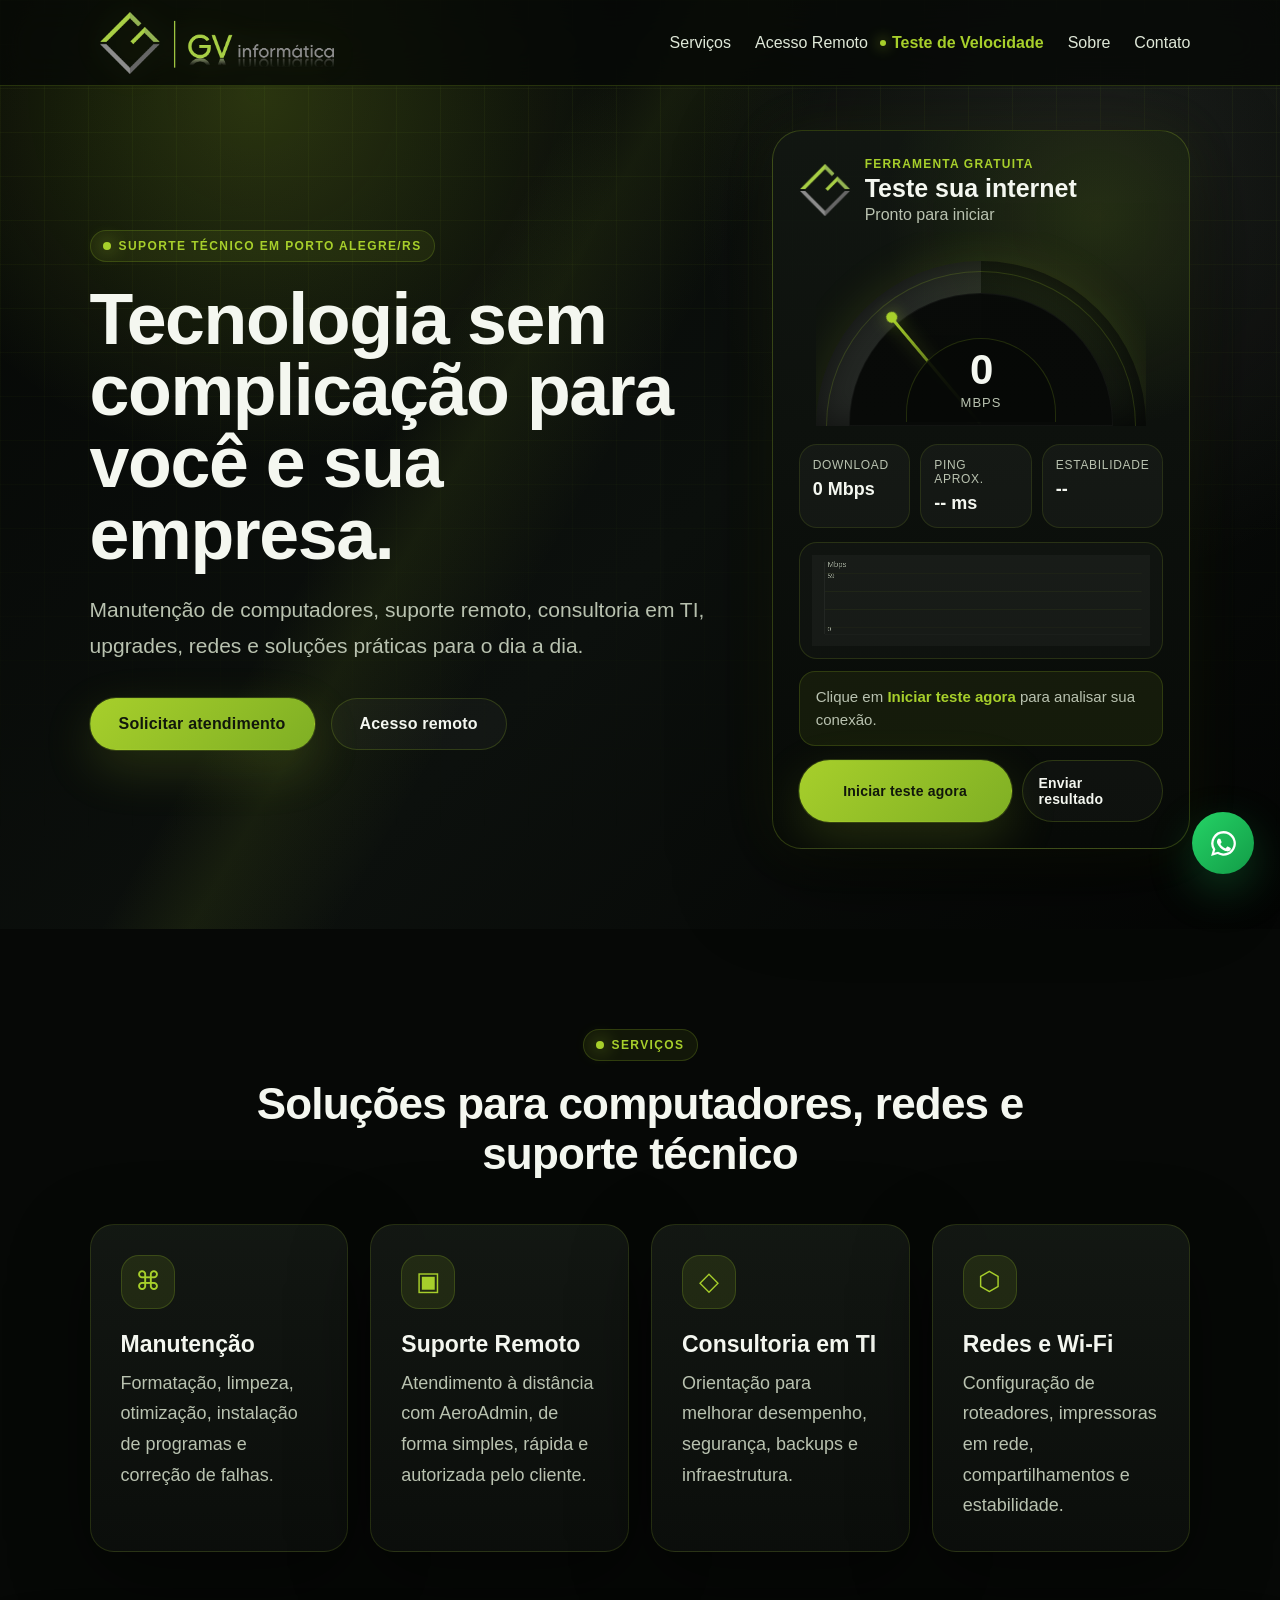
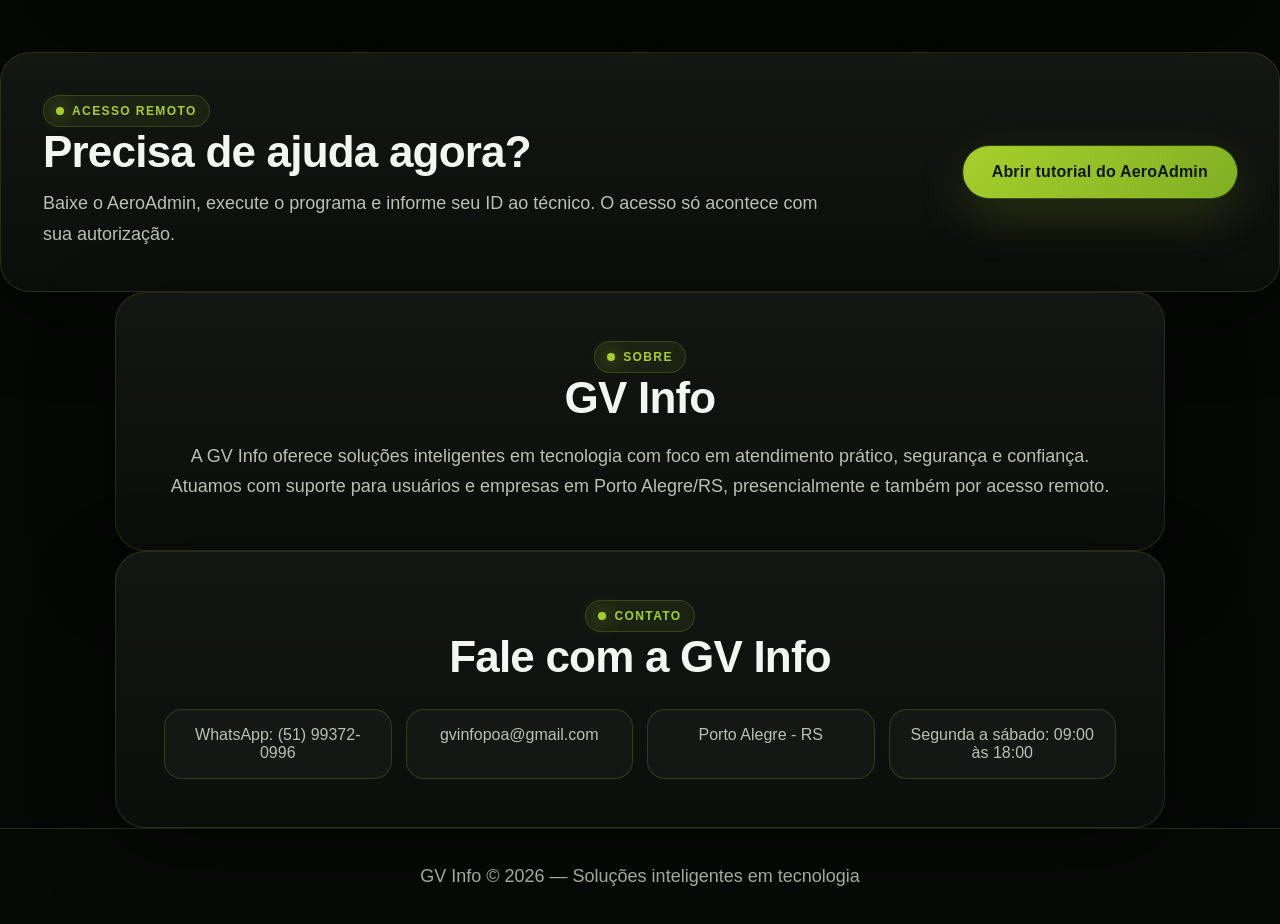
==== commit 7e7a965a: "Add files via upload" ====
--- a/index.html
+++ b/index.html
@@ -4,7 +4,7 @@
   <meta charset="UTF-8" />
   <meta name="viewport" content="width=device-width, initial-scale=1.0" />
   <title>GV Info | Soluções Inteligentes em Tecnologia</title>
-  <meta name="description" content="GV Info: manutenção de computadores, suporte remoto com AeroAdmin, consultoria em TI e soluções tecnológicas em Porto Alegre/RS." />
+  <meta name="description" content="GV Info: manutenção de computadores, suporte remoto com AeroAdmin, teste de velocidade de internet, consultoria em TI e soluções tecnológicas em Porto Alegre/RS." />
   <link rel="icon" href="imagens/favicon.png" />
   <link rel="apple-touch-icon" href="imagens/apple-touch-icon.png" />
   <link rel="manifest" href="manifest.webmanifest" />
@@ -40,7 +40,7 @@
     <nav class="menu">
       <a href="#servicos">Serviços</a>
       <a href="acesso-remoto.html">Acesso Remoto</a>
-      <a class="menu-destaque" href="velocidade.html">Teste de Velocidade</a>
+      <a class="menu-destaque" href="#teste-velocidade">Teste de Velocidade</a>
       <a href="#sobre">Sobre</a>
       <a href="#contato">Contato</a>
     </nav>
@@ -57,9 +57,46 @@
           <a class="btn btn-secundario" href="acesso-remoto.html">Acesso remoto</a>
         </div>
       </div>
-      <a class="banner-velocidade reveal" href="velocidade.html" aria-label="Abrir teste de velocidade da internet">
-        <img src="imagens/banner-teste-velocidade.png" alt="Teste sua velocidade de internet com a GV Info" loading="eager" />
-      </a>
+      <section id="teste-velocidade" class="hero-speed-test reveal" aria-labelledby="titulo-teste-home">
+        <div class="speed-card hero-speed-card" aria-live="polite">
+          <div class="speed-header">
+            <img src="imagens/logo-symbol.png" alt="" />
+            <div>
+              <span class="speed-kicker">Ferramenta gratuita</span>
+              <strong id="titulo-teste-home">Teste sua internet</strong>
+              <span id="speedStatus">Pronto para iniciar</span>
+            </div>
+          </div>
+
+          <div class="gauge" style="--angle:-130deg; --percent:0%">
+            <div class="gauge-scale"></div>
+            <div class="needle"></div>
+            <div class="gauge-center">
+              <strong id="speedValue">0</strong>
+              <span>Mbps</span>
+            </div>
+          </div>
+
+          <div class="speed-metrics">
+            <div><span>Download</span><strong id="downloadMetric">0 Mbps</strong></div>
+            <div><span>Ping aprox.</span><strong id="pingMetric">-- ms</strong></div>
+            <div><span>Estabilidade</span><strong id="stabilityMetric">--</strong></div>
+          </div>
+
+          <div class="chart-card hero-chart-card">
+            <canvas id="speedChart" width="960" height="260" aria-label="Gráfico de velocidade em tempo real"></canvas>
+          </div>
+
+          <div class="speed-diagnosis" id="speedDiagnosis">
+            Clique em <strong>Iniciar teste agora</strong> para analisar sua conexão.
+          </div>
+
+          <div class="speed-actions hero-speed-actions">
+            <button class="btn btn-principal" id="startSpeedTest" type="button">Iniciar teste agora</button>
+            <a class="btn btn-secundario" href="https://wa.me/5551993720996?text=Ol%C3%A1%2C%20fiz%20o%20teste%20de%20velocidade%20no%20site%20da%20GV%20Info%20e%20preciso%20de%20ajuda." target="_blank" rel="noopener">Enviar resultado</a>
+          </div>
+        </div>
+      </section>
     </section>
 
 
@@ -128,5 +165,6 @@
   </footer>
 
   <script src="script.js"></script>
+  <script src="speedtest.js"></script>
 </body>
 </html>
--- a/style.css
+++ b/style.css
@@ -18,10 +18,10 @@
 .marca{display:flex;align-items:center;gap:14px;min-width:0}
 .marca img{width:255px;height:auto;max-height:62px;object-fit:contain;filter:drop-shadow(0 0 16px rgba(167,207,43,.16));image-rendering:auto}
 .marca-full img{display:block}
-.marca strong{display:block;font-size:24px;letter-spacing:.5px}.marca span{display:block;color:var(--muted);font-size:12px;text-transform:uppercase;letter-spacing:1.6px}.menu{display:flex;gap:24px}.menu a{color:#dfe8d8;font-size:15px;position:relative}.menu a:after{content:"";position:absolute;height:2px;width:0;left:0;bottom:-8px;background:var(--verde);transition:.25s}.menu a:hover:after{width:100%}
+.marca strong{display:block;font-size:24px;letter-spacing:.5px}.marca span{display:block;color:var(--muted);font-size:12px;text-transform:uppercase;letter-spacing:1.6px}.menu{display:flex;gap:24px}.menu a{color:#dfe8d8;font-size:16px;position:relative}.menu a:after{content:"";position:absolute;height:2px;width:0;left:0;bottom:-8px;background:var(--verde);transition:.25s}.menu a:hover:after{width:100%}
 .tech-bg{position:relative;background:radial-gradient(circle at 20% 10%,rgba(167,207,43,.22),transparent 28%),radial-gradient(circle at 85% 20%,rgba(154,146,143,.12),transparent 30%),linear-gradient(135deg,#050705,#0c100d 55%,#040504)}
 .tech-bg:before{content:"";position:absolute;inset:0;background-image:linear-gradient(rgba(167,207,43,.06) 1px,transparent 1px),linear-gradient(90deg,rgba(167,207,43,.06) 1px,transparent 1px);background-size:44px 44px;mask-image:linear-gradient(to bottom,#000,transparent 92%);pointer-events:none}.tech-bg:after{content:"";position:absolute;inset:0;background:linear-gradient(120deg,transparent 0 35%,rgba(167,207,43,.08) 40%,transparent 48%);animation:varrer 6s infinite linear;pointer-events:none}@keyframes varrer{0%{transform:translateX(-60%)}100%{transform:translateX(60%)}}
-.hero{min-height:100vh;padding:130px 7% 80px;display:grid;grid-template-columns:1.2fr .8fr;gap:54px;align-items:center}.hero-conteudo{position:relative;z-index:1}.etiqueta{display:inline-flex;align-items:center;gap:8px;color:var(--verde);border:1px solid var(--borda);background:rgba(167,207,43,.08);padding:8px 12px;border-radius:999px;text-transform:uppercase;font-size:12px;letter-spacing:1.4px;font-weight:700}.etiqueta:before{content:"";width:8px;height:8px;border-radius:50%;background:var(--verde);box-shadow:0 0 18px var(--verde)}h1{font-size:clamp(38px,5.6vw,72px);line-height:1;margin:22px 0 22px;letter-spacing:-1.4px;font-weight:800}h2{font-size:clamp(28px,3.6vw,44px);line-height:1.12;font-weight:800;letter-spacing:-.8px}p{color:var(--muted);font-size:18px;line-height:1.7}.hero p{max-width:760px;font-size:21px}.acoes{display:flex;gap:16px;flex-wrap:wrap;margin-top:34px}.btn{display:inline-flex;align-items:center;justify-content:center;gap:10px;border-radius:999px;padding:15px 26px;font-weight:800;letter-spacing:.2px;transition:.25s;border:1px solid transparent;cursor:pointer}.btn-principal{background:linear-gradient(135deg,var(--verde),var(--verde2));color:#11170b;box-shadow:0 0 0 1px rgba(167,207,43,.20),0 18px 50px rgba(167,207,43,.18)}.btn-principal:hover{transform:translateY(-3px);box-shadow:0 0 0 1px rgba(167,207,43,.35),0 22px 70px rgba(167,207,43,.26)}.btn-secundario{border-color:var(--borda);background:rgba(255,255,255,.03);color:var(--texto)}.btn-secundario:hover{border-color:var(--verde);transform:translateY(-3px)}.btn-mini{padding:11px 18px;margin-top:15px;background:rgba(167,207,43,.12);border-color:var(--borda);color:var(--verde)}
+.hero{min-height:100vh;padding:130px 7% 80px;display:grid;grid-template-columns:1.2fr .8fr;gap:54px;align-items:center}.hero-conteudo{position:relative;z-index:1}.etiqueta{display:inline-flex;align-items:center;gap:8px;color:var(--verde);border:1px solid var(--borda);background:rgba(167,207,43,.08);padding:8px 12px;border-radius:999px;text-transform:uppercase;font-size:12px;letter-spacing:1.4px;font-weight:700}.etiqueta:before{content:"";width:8px;height:8px;border-radius:50%;background:var(--verde);box-shadow:0 0 18px var(--verde)}h1{font-size:clamp(38px,5.6vw,72px);line-height:1;margin:22px 0 22px;letter-spacing:-1.4px;font-weight:800}h2{font-size:clamp(28px,3.6vw,44px);line-height:1.12;font-weight:800;letter-spacing:-.8px}p{color:var(--muted);font-size:18px;line-height:1.7}.hero p{max-width:760px;font-size:21px}.acoes{display:flex;gap:16px;flex-wrap:wrap;margin-top:34px}.btn{display:inline-flex;align-items:center;justify-content:center;gap:10px;border-radius:999px;padding:16px 28px;font-size:16px;font-weight:800;letter-spacing:.2px;transition:.25s;border:1px solid transparent;cursor:pointer}.btn-principal{background:linear-gradient(135deg,var(--verde),var(--verde2));color:#11170b;box-shadow:0 0 0 1px rgba(167,207,43,.20),0 18px 50px rgba(167,207,43,.18)}.btn-principal:hover{transform:translateY(-3px);box-shadow:0 0 0 1px rgba(167,207,43,.35),0 22px 70px rgba(167,207,43,.26)}.btn-secundario{border-color:var(--borda);background:rgba(255,255,255,.03);color:var(--texto)}.btn-secundario:hover{border-color:var(--verde);transform:translateY(-3px)}.btn-mini{padding:11px 18px;margin-top:15px;background:rgba(167,207,43,.12);border-color:var(--borda);color:var(--verde)}
 .painel-status,.painel-download{position:relative;z-index:1;background:linear-gradient(180deg,rgba(21,26,21,.90),rgba(8,10,8,.92));border:1px solid var(--borda);border-radius:28px;padding:30px;box-shadow:var(--sombra)}.status-topo{display:flex;gap:8px;margin-bottom:26px}.status-topo span{width:12px;height:12px;border-radius:50%;background:var(--verde)}.status-topo span:nth-child(2){background:var(--cinza)}.status-topo span:nth-child(3){background:#333}.painel-status h2,.painel-download h2{font-size:30px;margin-bottom:8px}.linha-status{display:flex;justify-content:space-between;margin-top:18px;padding:14px 0;border-top:1px solid rgba(255,255,255,.08)}.linha-status strong{color:var(--verde)}.painel-download{text-align:center}.painel-download img{width:112px;height:112px;object-fit:contain;margin-bottom:14px;filter:drop-shadow(0 0 18px rgba(167,207,43,.20))}.painel-download small{display:block;color:var(--verde);margin-top:12px}
 .banner-velocidade{position:relative;z-index:1;display:block;border-radius:30px;overflow:hidden;border:1px solid rgba(167,207,43,.26);box-shadow:var(--sombra),0 0 70px rgba(167,207,43,.10);background:#050805;transition:transform .28s ease,box-shadow .28s ease,border-color .28s ease}.banner-velocidade:hover{transform:translateY(-4px);border-color:rgba(167,207,43,.55);box-shadow:var(--sombra),0 0 90px rgba(167,207,43,.20)}.banner-velocidade img{display:block;width:100%;height:auto;aspect-ratio:3/2;object-fit:cover;object-position:center}
 
@@ -36,7 +36,7 @@
 
 
 /* Teste de velocidade */
-.velocidade-hero{grid-template-columns:1fr .92fr;min-height:92vh}.velocidade-chamada{border-radius:30px;padding:42px;display:flex;align-items:center;justify-content:space-between;gap:30px;background:linear-gradient(180deg,rgba(21,26,21,.88),rgba(12,15,12,.92));border:1px solid rgba(167,207,43,.16);box-shadow:var(--sombra)}.velocidade-chamada p{max-width:760px;margin-top:12px}.speed-card{position:relative;z-index:1;background:linear-gradient(180deg,rgba(21,26,21,.92),rgba(8,10,8,.95));border:1px solid rgba(167,207,43,.24);border-radius:32px;padding:30px;box-shadow:var(--sombra), inset 0 1px 0 rgba(255,255,255,.04)}.speed-header{display:flex;align-items:center;gap:14px;margin-bottom:22px}.speed-header img{width:46px;height:46px;object-fit:contain}.speed-header strong{display:block;font-size:20px}.speed-header span{display:block;color:var(--muted);font-size:14px;margin-top:3px}.gauge{--angle:-130deg;--percent:0%;width:min(360px,78vw);aspect-ratio:1.7/1;margin:12px auto 28px;position:relative;overflow:hidden}.gauge:before{content:"";position:absolute;left:0;right:0;bottom:0;aspect-ratio:2/1;border-radius:360px 360px 0 0;background:conic-gradient(from 225deg, rgba(167,207,43,.95) 0 var(--percent), rgba(255,255,255,.09) var(--percent) 37.5%, transparent 37.5% 100%);box-shadow:inset 0 0 35px rgba(0,0,0,.58),0 0 45px rgba(167,207,43,.14)}.gauge:after{content:"";position:absolute;left:10%;right:10%;bottom:0;aspect-ratio:2/1;border-radius:360px 360px 0 0;background:linear-gradient(180deg,rgba(8,10,8,.97),rgba(8,10,8,1));border:1px solid rgba(255,255,255,.04)}.gauge-scale{position:absolute;left:3%;right:3%;bottom:0;aspect-ratio:2/1;border-radius:360px 360px 0 0;border:1px solid rgba(167,207,43,.18);border-bottom:0}.needle{position:absolute;width:42%;height:3px;background:linear-gradient(90deg,transparent,var(--verde));left:50%;bottom:0;transform-origin:0 50%;transform:rotate(var(--angle));border-radius:999px;filter:drop-shadow(0 0 8px rgba(167,207,43,.55));z-index:3;transition:transform .28s ease}.needle:after{content:"";position:absolute;right:-6px;top:50%;width:11px;height:11px;border-radius:50%;background:var(--verde);transform:translateY(-50%)}.gauge-center{position:absolute;left:50%;bottom:4px;transform:translateX(-50%);width:150px;height:84px;border-radius:90px 90px 0 0;background:rgba(6,8,6,.88);border:1px solid rgba(167,207,43,.18);border-bottom:0;display:flex;flex-direction:column;align-items:center;justify-content:center;z-index:4}.gauge-center strong{font-size:44px;line-height:.9;letter-spacing:-1.2px}.gauge-center span{color:var(--muted);font-size:13px;text-transform:uppercase;letter-spacing:1px;margin-top:6px}.speed-metrics{display:grid;grid-template-columns:repeat(3,1fr);gap:12px}.speed-metrics div{padding:15px;border-radius:18px;background:rgba(255,255,255,.035);border:1px solid rgba(167,207,43,.13)}.speed-metrics span{display:block;color:var(--muted);font-size:12px;text-transform:uppercase;letter-spacing:.9px}.speed-metrics strong{display:block;color:var(--texto);font-size:18px;margin-top:7px}.chart-card{max-width:1120px;margin:0 auto;background:linear-gradient(180deg,rgba(21,26,21,.88),rgba(12,15,12,.92));border:1px solid rgba(167,207,43,.16);border-radius:28px;padding:24px;box-shadow:var(--sombra)}#speedChart{display:block;width:100%;height:auto}.speed-diagnosis{max-width:1120px;margin:20px auto 0;padding:22px 26px;border-radius:22px;background:rgba(167,207,43,.08);border:1px solid rgba(167,207,43,.18);color:var(--muted);font-size:17px;line-height:1.6}.speed-diagnosis strong{color:var(--verde)}.speed-diagnosis.good{background:rgba(167,207,43,.11)}.speed-diagnosis.warn{background:rgba(255,190,80,.09);border-color:rgba(255,190,80,.25)}.speed-diagnosis.bad{background:rgba(255,86,86,.08);border-color:rgba(255,86,86,.25)}
+.velocidade-hero{grid-template-columns:1fr .92fr;min-height:92vh}.velocidade-chamada{border-radius:30px;padding:42px;display:flex;align-items:center;justify-content:space-between;gap:30px;background:linear-gradient(180deg,rgba(21,26,21,.88),rgba(12,15,12,.92));border:1px solid rgba(167,207,43,.16);box-shadow:var(--sombra)}.velocidade-chamada p{max-width:760px;margin-top:12px}.speed-card{position:relative;z-index:1;background:linear-gradient(180deg,rgba(21,26,21,.92),rgba(8,10,8,.95));border:1px solid rgba(167,207,43,.24);border-radius:32px;padding:30px;box-shadow:var(--sombra), inset 0 1px 0 rgba(255,255,255,.04)}.speed-header{display:flex;align-items:center;gap:14px;margin-bottom:22px}.speed-header img{width:46px;height:46px;object-fit:contain}.speed-header strong{display:block;font-size:20px}.speed-header span{display:block;color:var(--muted);font-size:16px;margin-top:3px}.gauge{--angle:-130deg;--percent:0%;width:min(360px,78vw);aspect-ratio:1.7/1;margin:12px auto 28px;position:relative;overflow:hidden}.gauge:before{content:"";position:absolute;left:0;right:0;bottom:0;aspect-ratio:2/1;border-radius:360px 360px 0 0;background:conic-gradient(from 225deg, rgba(167,207,43,.95) 0 var(--percent), rgba(255,255,255,.09) var(--percent) 37.5%, transparent 37.5% 100%);box-shadow:inset 0 0 35px rgba(0,0,0,.58),0 0 45px rgba(167,207,43,.14)}.gauge:after{content:"";position:absolute;left:10%;right:10%;bottom:0;aspect-ratio:2/1;border-radius:360px 360px 0 0;background:linear-gradient(180deg,rgba(8,10,8,.97),rgba(8,10,8,1));border:1px solid rgba(255,255,255,.04)}.gauge-scale{position:absolute;left:3%;right:3%;bottom:0;aspect-ratio:2/1;border-radius:360px 360px 0 0;border:1px solid rgba(167,207,43,.18);border-bottom:0}.needle{position:absolute;width:42%;height:3px;background:linear-gradient(90deg,transparent,var(--verde));left:50%;bottom:0;transform-origin:0 50%;transform:rotate(var(--angle));border-radius:999px;filter:drop-shadow(0 0 8px rgba(167,207,43,.55));z-index:3;transition:transform .28s ease}.needle:after{content:"";position:absolute;right:-6px;top:50%;width:11px;height:11px;border-radius:50%;background:var(--verde);transform:translateY(-50%)}.gauge-center{position:absolute;left:50%;bottom:4px;transform:translateX(-50%);width:150px;height:84px;border-radius:90px 90px 0 0;background:rgba(6,8,6,.88);border:1px solid rgba(167,207,43,.18);border-bottom:0;display:flex;flex-direction:column;align-items:center;justify-content:center;z-index:4}.gauge-center strong{font-size:44px;line-height:.9;letter-spacing:-1.2px}.gauge-center span{color:var(--muted);font-size:13px;text-transform:uppercase;letter-spacing:1px;margin-top:6px}.speed-metrics{display:grid;grid-template-columns:repeat(3,1fr);gap:12px}.speed-metrics div{padding:15px;border-radius:18px;background:rgba(255,255,255,.035);border:1px solid rgba(167,207,43,.13)}.speed-metrics span{display:block;color:var(--muted);font-size:14px;text-transform:uppercase;letter-spacing:.7px}.speed-metrics strong{display:block;color:var(--texto);font-size:21px;margin-top:7px}.chart-card{max-width:1120px;margin:0 auto;background:linear-gradient(180deg,rgba(21,26,21,.88),rgba(12,15,12,.92));border:1px solid rgba(167,207,43,.16);border-radius:28px;padding:24px;box-shadow:var(--sombra)}#speedChart{display:block;width:100%;height:auto}.speed-diagnosis{max-width:1120px;margin:20px auto 0;padding:22px 26px;border-radius:22px;background:rgba(167,207,43,.08);border:1px solid rgba(167,207,43,.18);color:var(--muted);font-size:17px;line-height:1.6}.speed-diagnosis strong{color:var(--verde)}.speed-diagnosis.good{background:rgba(167,207,43,.11)}.speed-diagnosis.warn{background:rgba(255,190,80,.09);border-color:rgba(255,190,80,.25)}.speed-diagnosis.bad{background:rgba(255,86,86,.08);border-color:rgba(255,86,86,.25)}
 @media(max-width:980px){.velocidade-hero{grid-template-columns:1fr}.velocidade-chamada{flex-direction:column;align-items:flex-start}.speed-metrics{grid-template-columns:1fr}}
 
 
@@ -55,3 +55,42 @@
 .mini-bars{height:76px;display:flex;align-items:flex-end;gap:9px;padding:14px;border-radius:18px;background:rgba(255,255,255,.035);border:1px solid rgba(167,207,43,.12);margin-bottom:14px}.mini-bars span{flex:1;border-radius:999px 999px 4px 4px;background:linear-gradient(180deg,var(--verde),rgba(167,207,43,.25));box-shadow:0 0 14px rgba(167,207,43,.12)}.speed-preview-footer{display:grid;grid-template-columns:repeat(3,1fr);gap:10px}.speed-preview-footer div{padding:12px;border-radius:16px;background:rgba(255,255,255,.03);border:1px solid rgba(167,207,43,.10)}.speed-preview-footer span{display:block;color:var(--muted);font-size:11px;text-transform:uppercase;letter-spacing:.8px}.speed-preview-footer strong{display:block;color:var(--verde);font-size:15px;margin-top:5px}
 @media(max-width:980px){.speed-home-destaque{grid-template-columns:1fr;margin:0 5%;padding:30px}.speed-preview{max-width:520px}.speed-home-actions{flex-direction:column}.speed-home-actions .btn{width:100%}}
 @media(max-width:640px){.speed-home-destaque{margin:0 5%;padding:24px;border-radius:26px}.speed-preview-footer{grid-template-columns:1fr}.mini-gauge-center strong{font-size:32px}}
+
+
+/* Teste de velocidade integrado à página inicial */
+.speed-inline-section{padding-top:82px}
+.speed-inline-section .titulo p{max-width:840px;margin:16px auto 0;font-size:19px;line-height:1.7;color:#cbd4c4}
+.speed-inline-grid{max-width:1240px;margin:38px auto 0;display:grid;grid-template-columns:minmax(360px,440px) 1fr;gap:26px;align-items:stretch}
+.speed-inline-grid .speed-card{height:100%;display:flex;flex-direction:column;justify-content:space-between}
+.speed-actions{display:flex;gap:14px;flex-wrap:wrap;margin-top:24px}
+.speed-actions .btn{flex:1;min-width:190px}
+.speed-chart-area{min-width:0;display:flex;flex-direction:column}
+.speed-chart-area .chart-card{height:100%;display:flex;align-items:center;justify-content:center}
+.speed-chart-area .speed-diagnosis{max-width:none;width:100%;font-size:18px;color:#cbd4c4}
+.banner-velocidade:after{content:'Clique para testar na própria página';position:absolute;left:26px;bottom:24px;padding:11px 16px;border-radius:999px;background:rgba(5,8,5,.82);border:1px solid rgba(167,207,43,.38);color:#dfff6a;font-weight:800;font-size:15px;backdrop-filter:blur(10px);box-shadow:0 12px 32px rgba(0,0,0,.35)}
+@media(max-width:1100px){.speed-inline-grid{grid-template-columns:1fr}.speed-chart-area .chart-card{min-height:300px}}
+@media(max-width:640px){.speed-inline-section .titulo p{font-size:17px}.speed-actions{flex-direction:column}.speed-actions .btn{width:100%}.banner-velocidade:after{left:16px;bottom:16px;font-size:13px;padding:9px 12px}.chart-card{padding:16px}.speed-diagnosis{font-size:16px}.speed-card{padding:24px}}
+
+/* Teste real integrado ao destaque principal */
+.hero-speed-test{position:relative;z-index:2;min-width:0}
+.hero-speed-card{padding:26px;border-radius:30px;background:radial-gradient(circle at 78% 12%,rgba(167,207,43,.13),transparent 30%),linear-gradient(180deg,rgba(18,23,18,.96),rgba(7,10,7,.98));box-shadow:0 26px 90px rgba(0,0,0,.52),0 0 55px rgba(167,207,43,.08);overflow:hidden}
+.hero-speed-card:before{content:"";position:absolute;inset:0;background:linear-gradient(115deg,transparent 25%,rgba(167,207,43,.055) 50%,transparent 75%);transform:translateX(-100%);animation:varrer 9s linear infinite;pointer-events:none}
+.hero-speed-card>*{position:relative;z-index:1}
+.hero-speed-card .speed-header{margin-bottom:8px}
+.hero-speed-card .speed-header img{width:52px;height:52px}
+.hero-speed-card .speed-header strong{font-size:25px;line-height:1.1}
+.speed-kicker{display:block!important;color:var(--verde)!important;font-size:12px!important;font-weight:900;text-transform:uppercase;letter-spacing:1.2px;margin:0 0 4px!important}
+.hero-speed-card .gauge{width:min(330px,72vw);margin:6px auto 18px}
+.hero-speed-card .gauge-center strong{font-size:42px}
+.hero-speed-card .speed-metrics{gap:10px}
+.hero-speed-card .speed-metrics div{padding:13px}
+.hero-speed-card .speed-metrics span{font-size:12px}
+.hero-speed-card .speed-metrics strong{font-size:18px}
+.hero-chart-card{margin:14px 0 0;padding:12px;border-radius:18px;box-shadow:none;background:rgba(255,255,255,.025)}
+.hero-chart-card canvas{max-height:150px}
+.hero-speed-card .speed-diagnosis{margin:12px 0 0;padding:14px 16px;border-radius:16px;font-size:15px;line-height:1.5}
+.hero-speed-actions{margin-top:14px;display:grid;grid-template-columns:1.2fr .8fr;gap:10px}
+.hero-speed-actions .btn{min-width:0;width:100%;padding:14px 16px;font-size:14px}
+@media(max-width:1180px){.hero{grid-template-columns:1fr 1fr;gap:32px;padding-left:5%;padding-right:5%}.hero p{font-size:19px}}
+@media(max-width:980px){.hero{grid-template-columns:1fr}.hero-speed-test{max-width:720px;width:100%;margin:0 auto}.hero-speed-card .gauge{width:min(390px,76vw)}.hero-chart-card canvas{max-height:none}}
+@media(max-width:640px){.hero-speed-card{padding:20px;border-radius:24px}.hero-speed-card .speed-header strong{font-size:22px}.hero-speed-actions{grid-template-columns:1fr}.hero-speed-card .speed-metrics{grid-template-columns:1fr 1fr}.hero-speed-card .speed-metrics div:last-child{grid-column:1/-1}.hero-chart-card{padding:8px}.hero-speed-card .speed-diagnosis{font-size:14px}}
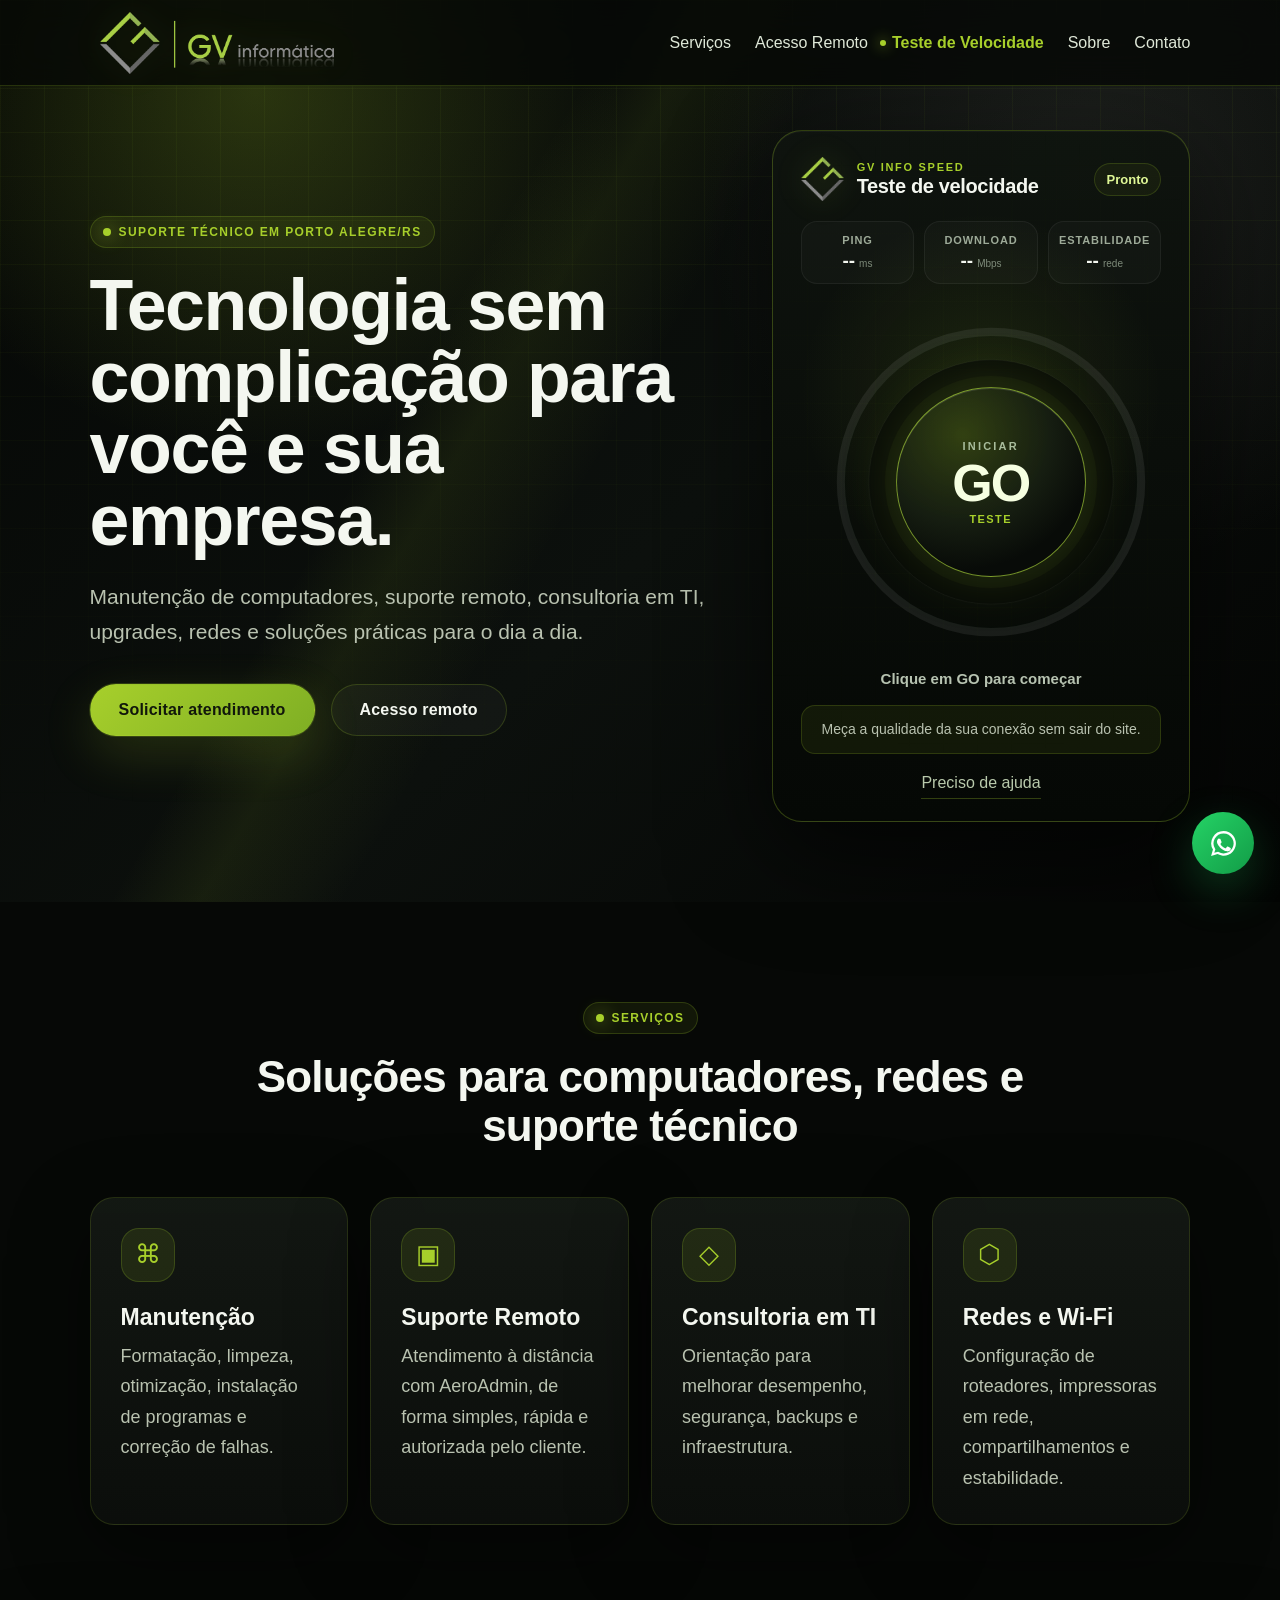
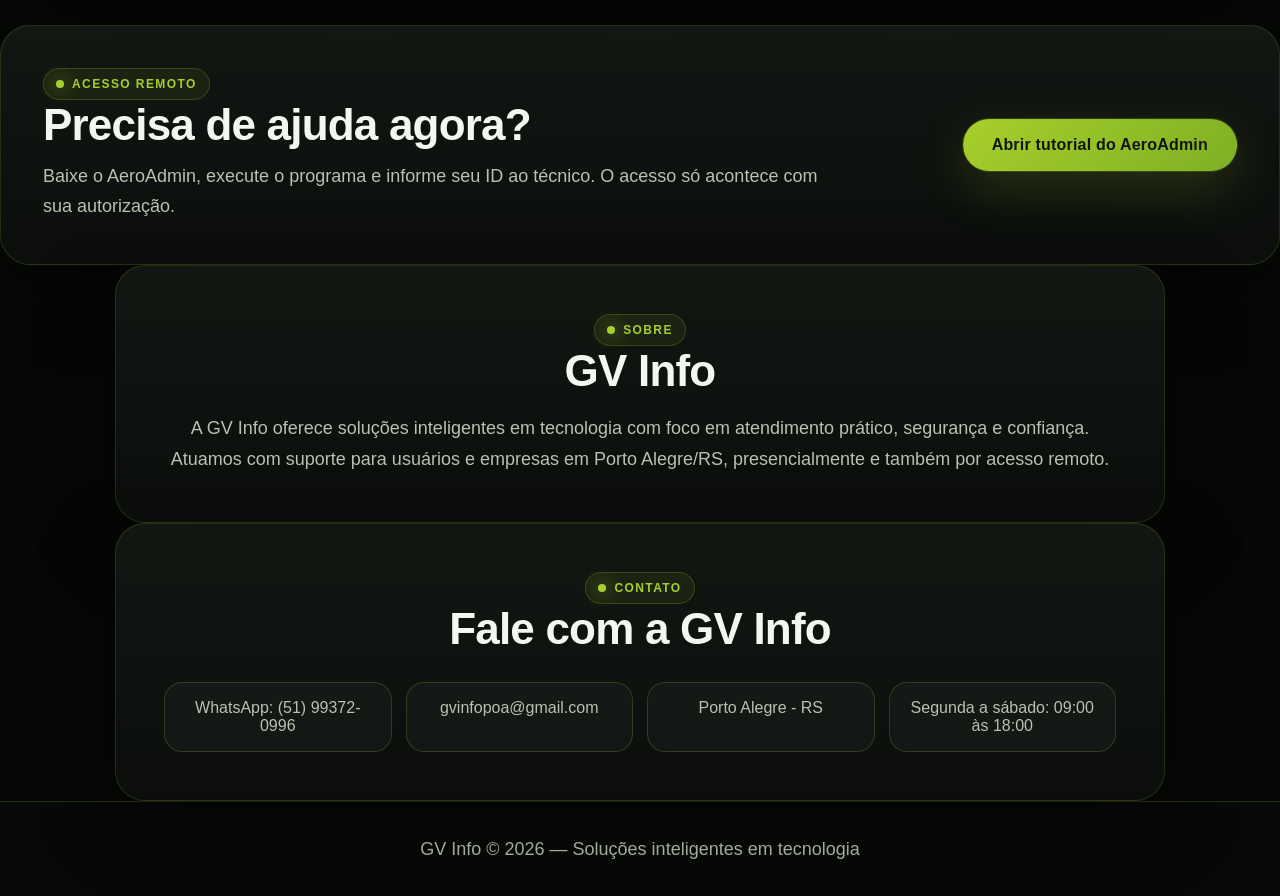
==== commit 9db108a1: "Add files via upload" ====
--- a/index.html
+++ b/index.html
@@ -57,43 +57,63 @@
           <a class="btn btn-secundario" href="acesso-remoto.html">Acesso remoto</a>
         </div>
       </div>
-      <section id="teste-velocidade" class="hero-speed-test reveal" aria-labelledby="titulo-teste-home">
-        <div class="speed-card hero-speed-card" aria-live="polite">
-          <div class="speed-header">
-            <img src="imagens/logo-symbol.png" alt="" />
-            <div>
-              <span class="speed-kicker">Ferramenta gratuita</span>
-              <strong id="titulo-teste-home">Teste sua internet</strong>
-              <span id="speedStatus">Pronto para iniciar</span>
+      <section id="teste-velocidade" class="hero-speed-test speedtest-pro reveal" aria-labelledby="titulo-teste-home">
+        <div class="speedtest-shell" aria-live="polite">
+          <div class="speedtest-topline">
+            <div class="speedtest-brand">
+              <img src="imagens/logo-symbol.png" alt="" />
+              <div>
+                <span>GV INFO SPEED</span>
+                <strong id="titulo-teste-home">Teste de velocidade</strong>
+              </div>
             </div>
+            <span class="speedtest-status" id="speedStatus">Pronto</span>
           </div>
 
-          <div class="gauge" style="--angle:-130deg; --percent:0%">
-            <div class="gauge-scale"></div>
-            <div class="needle"></div>
-            <div class="gauge-center">
-              <strong id="speedValue">0</strong>
-              <span>Mbps</span>
-            </div>
+          <div class="speedtest-summary">
+            <div><span>Ping</span><strong id="pingMetric">--</strong><small>ms</small></div>
+            <div><span>Download</span><strong id="downloadMetric">--</strong><small>Mbps</small></div>
+            <div><span>Estabilidade</span><strong id="stabilityMetric">--</strong><small>rede</small></div>
           </div>
 
-          <div class="speed-metrics">
-            <div><span>Download</span><strong id="downloadMetric">0 Mbps</strong></div>
-            <div><span>Ping aprox.</span><strong id="pingMetric">-- ms</strong></div>
-            <div><span>Estabilidade</span><strong id="stabilityMetric">--</strong></div>
+          <div class="speedtest-stage">
+            <svg class="speedtest-dial" viewBox="0 0 420 420" aria-hidden="true">
+              <defs>
+                <linearGradient id="speedGradient" x1="0" y1="0" x2="1" y2="1">
+                  <stop offset="0%" stop-color="#7faf24"/>
+                  <stop offset="55%" stop-color="#b8ea36"/>
+                  <stop offset="100%" stop-color="#f4ffb2"/>
+                </linearGradient>
+                <filter id="speedGlow" x="-80%" y="-80%" width="260%" height="260%">
+                  <feGaussianBlur stdDeviation="7" result="blur"/>
+                  <feMerge><feMergeNode in="blur"/><feMergeNode in="SourceGraphic"/></feMerge>
+                </filter>
+              </defs>
+              <circle class="dial-track" cx="210" cy="210" r="166"/>
+              <circle class="dial-progress" id="dialProgress" cx="210" cy="210" r="166"/>
+              <circle class="dial-inner" cx="210" cy="210" r="135"/>
+            </svg>
+
+            <button class="speedtest-go" id="startSpeedTest" type="button" aria-label="Iniciar teste de velocidade">
+              <span class="go-label">INICIAR</span>
+              <strong id="speedValue">GO</strong>
+              <small id="speedUnit">TESTE</small>
+            </button>
           </div>
 
-          <div class="chart-card hero-chart-card">
-            <canvas id="speedChart" width="960" height="260" aria-label="Gráfico de velocidade em tempo real"></canvas>
+          <div class="speedtest-live" id="speedLiveLabel">Clique em GO para começar</div>
+
+          <div class="speedtest-chart-wrap" id="speedChartWrap" hidden>
+            <canvas id="speedChart" width="960" height="220" aria-label="Gráfico de velocidade em tempo real"></canvas>
           </div>
 
-          <div class="speed-diagnosis" id="speedDiagnosis">
-            Clique em <strong>Iniciar teste agora</strong> para analisar sua conexão.
+          <div class="speed-diagnosis speedtest-diagnosis" id="speedDiagnosis">
+            Meça a qualidade da sua conexão sem sair do site.
           </div>
 
-          <div class="speed-actions hero-speed-actions">
-            <button class="btn btn-principal" id="startSpeedTest" type="button">Iniciar teste agora</button>
-            <a class="btn btn-secundario" href="https://wa.me/5551993720996?text=Ol%C3%A1%2C%20fiz%20o%20teste%20de%20velocidade%20no%20site%20da%20GV%20Info%20e%20preciso%20de%20ajuda." target="_blank" rel="noopener">Enviar resultado</a>
+          <div class="speedtest-footer-actions">
+            <button class="speedtest-link" id="rerunSpeedTest" type="button" hidden>Testar novamente</button>
+            <a class="speedtest-link" href="https://wa.me/5551993720996?text=Ol%C3%A1%2C%20fiz%20o%20teste%20de%20velocidade%20no%20site%20da%20GV%20Info%20e%20preciso%20de%20ajuda." target="_blank" rel="noopener">Preciso de ajuda</a>
           </div>
         </div>
       </section>
--- a/style.css
+++ b/style.css
@@ -94,3 +94,17 @@
 @media(max-width:1180px){.hero{grid-template-columns:1fr 1fr;gap:32px;padding-left:5%;padding-right:5%}.hero p{font-size:19px}}
 @media(max-width:980px){.hero{grid-template-columns:1fr}.hero-speed-test{max-width:720px;width:100%;margin:0 auto}.hero-speed-card .gauge{width:min(390px,76vw)}.hero-chart-card canvas{max-height:none}}
 @media(max-width:640px){.hero-speed-card{padding:20px;border-radius:24px}.hero-speed-card .speed-header strong{font-size:22px}.hero-speed-actions{grid-template-columns:1fr}.hero-speed-card .speed-metrics{grid-template-columns:1fr 1fr}.hero-speed-card .speed-metrics div:last-child{grid-column:1/-1}.hero-chart-card{padding:8px}.hero-speed-card .speed-diagnosis{font-size:14px}}
+
+/* Speedtest PRO — visual central inspirado em medidores modernos */
+.speedtest-pro{position:relative;z-index:2;min-width:0}
+.speedtest-shell{position:relative;overflow:hidden;padding:26px 28px 22px;border:1px solid rgba(183,232,49,.24);border-radius:30px;background:radial-gradient(circle at 50% 38%,rgba(167,207,43,.11),transparent 38%),linear-gradient(180deg,rgba(15,20,15,.97),rgba(5,8,5,.99));box-shadow:0 34px 100px rgba(0,0,0,.62),inset 0 1px 0 rgba(255,255,255,.04)}
+.speedtest-shell:before{content:"";position:absolute;inset:0;pointer-events:none;background:linear-gradient(rgba(167,207,43,.026) 1px,transparent 1px),linear-gradient(90deg,rgba(167,207,43,.026) 1px,transparent 1px);background-size:34px 34px;mask-image:radial-gradient(circle at 50% 45%,#000,transparent 78%)}
+.speedtest-shell>*{position:relative;z-index:1}
+.speedtest-topline{display:flex;align-items:center;justify-content:space-between;gap:16px}
+.speedtest-brand{display:flex;align-items:center;gap:12px}.speedtest-brand img{width:44px;height:44px;object-fit:contain;filter:drop-shadow(0 0 14px rgba(167,207,43,.28))}.speedtest-brand span{display:block;color:var(--verde);font-size:11px;font-weight:900;letter-spacing:1.7px}.speedtest-brand strong{display:block;font-size:20px;letter-spacing:-.35px;margin-top:2px}.speedtest-status{padding:8px 12px;border-radius:999px;border:1px solid rgba(167,207,43,.18);background:rgba(167,207,43,.06);color:#dff796;font-size:13px;font-weight:700}
+.speedtest-summary{display:grid;grid-template-columns:repeat(3,1fr);gap:10px;margin-top:20px}.speedtest-summary>div{text-align:center;padding:12px 9px;border-radius:16px;background:rgba(255,255,255,.025);border:1px solid rgba(255,255,255,.055)}.speedtest-summary span{display:block;color:#9daa98;font-size:11px;font-weight:800;text-transform:uppercase;letter-spacing:.9px}.speedtest-summary strong{display:inline-block;margin-top:5px;font-size:19px;line-height:1}.speedtest-summary small{margin-left:4px;color:#7e8b7a;font-size:10px}
+.speedtest-stage{position:relative;width:min(380px,82vw);aspect-ratio:1;margin:8px auto -2px;display:grid;place-items:center}.speedtest-dial{position:absolute;inset:0;width:100%;height:100%;transform:rotate(-90deg);overflow:visible}.dial-track,.dial-progress{fill:none;stroke-width:9}.dial-track{stroke:rgba(255,255,255,.075)}.dial-progress{stroke:url(#speedGradient);stroke-linecap:round;stroke-dasharray:1043;stroke-dashoffset:1043;filter:url(#speedGlow);transition:stroke-dashoffset .28s ease}.dial-inner{fill:rgba(6,9,6,.75);stroke:rgba(255,255,255,.045);stroke-width:1}
+.speedtest-go{position:relative;width:190px;height:190px;border-radius:50%;border:1px solid rgba(192,239,64,.58);background:radial-gradient(circle at 35% 25%,rgba(184,234,54,.23),rgba(23,31,18,.95) 47%,#080b08 72%);color:#f6ffe1;box-shadow:0 0 0 11px rgba(167,207,43,.045),0 0 60px rgba(167,207,43,.18),inset 0 1px 0 rgba(255,255,255,.12);cursor:pointer;display:flex;flex-direction:column;align-items:center;justify-content:center;transition:transform .25s ease,box-shadow .25s ease}.speedtest-go:hover{transform:scale(1.025);box-shadow:0 0 0 12px rgba(167,207,43,.06),0 0 78px rgba(167,207,43,.28),inset 0 1px 0 rgba(255,255,255,.14)}.speedtest-go:active{transform:scale(.985)}.speedtest-go:disabled{cursor:progress}.speedtest-go .go-label{font-size:11px;letter-spacing:2.2px;color:#a9bd9d;font-weight:900}.speedtest-go strong{font-size:52px;line-height:1;margin:5px 0 4px;letter-spacing:-2px}.speedtest-go small{font-size:11px;letter-spacing:1.4px;color:var(--verde);font-weight:900}
+.speedtest-live{text-align:center;color:#b7c3b1;font-size:15px;font-weight:600;min-height:23px;margin-top:-2px}.speedtest-chart-wrap{margin-top:14px;padding:10px;border-radius:16px;background:rgba(255,255,255,.02);border:1px solid rgba(255,255,255,.045)}.speedtest-chart-wrap canvas{display:block;width:100%;height:126px}.speedtest-diagnosis{margin:12px 0 0;padding:13px 15px;border-radius:14px;font-size:14px;line-height:1.5;text-align:center}.speedtest-footer-actions{display:flex;justify-content:center;gap:24px;margin-top:14px}.speedtest-link{border:0;background:none;color:#b9caac;font:700 13px inherit;cursor:pointer;padding:6px 0;border-bottom:1px solid rgba(167,207,43,.28)}.speedtest-link:hover{color:var(--verde)}
+.speedtest-shell.is-testing .speedtest-go{animation:speedPulse 1.35s ease-in-out infinite}.speedtest-shell.is-testing .dial-progress{transition:stroke-dashoffset .18s linear}@keyframes speedPulse{50%{box-shadow:0 0 0 16px rgba(167,207,43,.055),0 0 92px rgba(167,207,43,.34),inset 0 1px 0 rgba(255,255,255,.14)}}
+@media(max-width:640px){.speedtest-shell{padding:20px 16px 18px;border-radius:24px}.speedtest-brand strong{font-size:18px}.speedtest-status{font-size:11px;padding:7px 9px}.speedtest-summary{gap:7px}.speedtest-summary>div{padding:10px 5px}.speedtest-summary strong{font-size:17px}.speedtest-stage{width:min(330px,88vw)}.speedtest-go{width:164px;height:164px}.speedtest-go strong{font-size:45px}.speedtest-footer-actions{gap:16px}.speedtest-diagnosis{font-size:14px}}
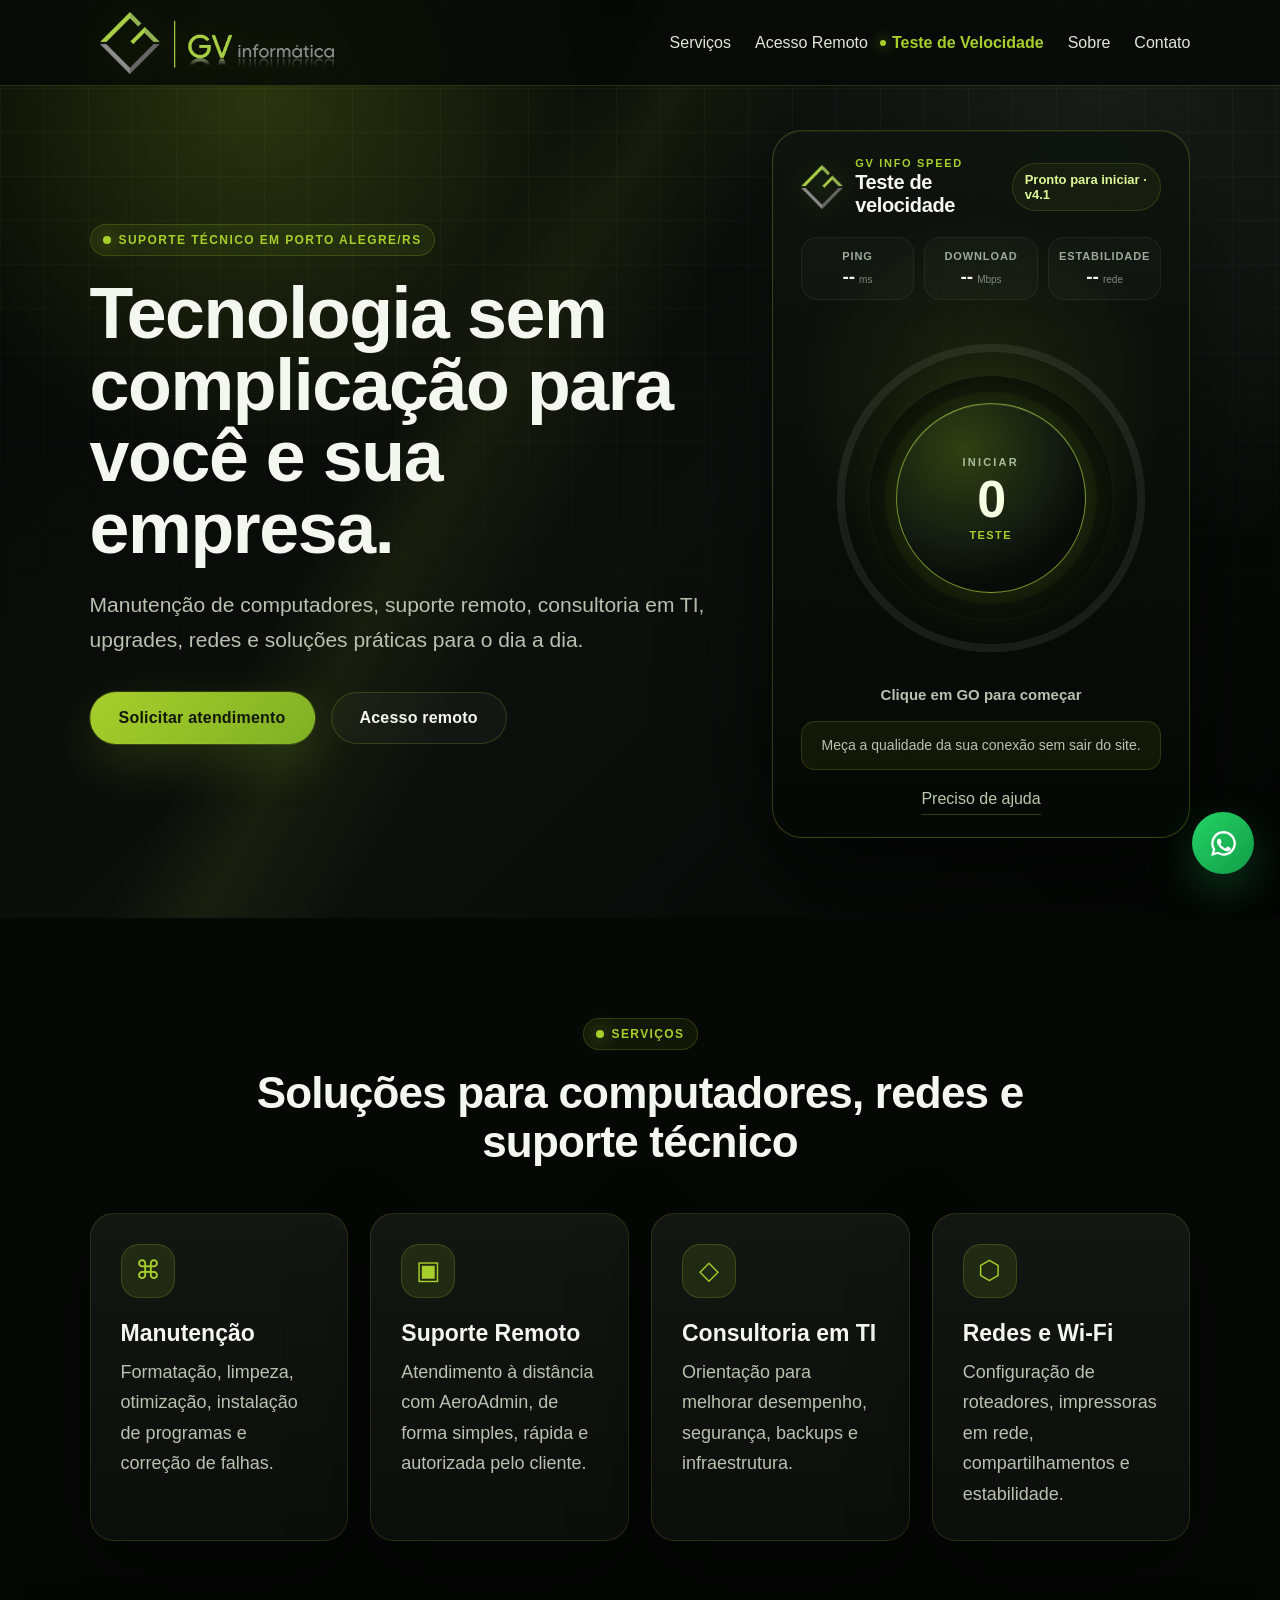
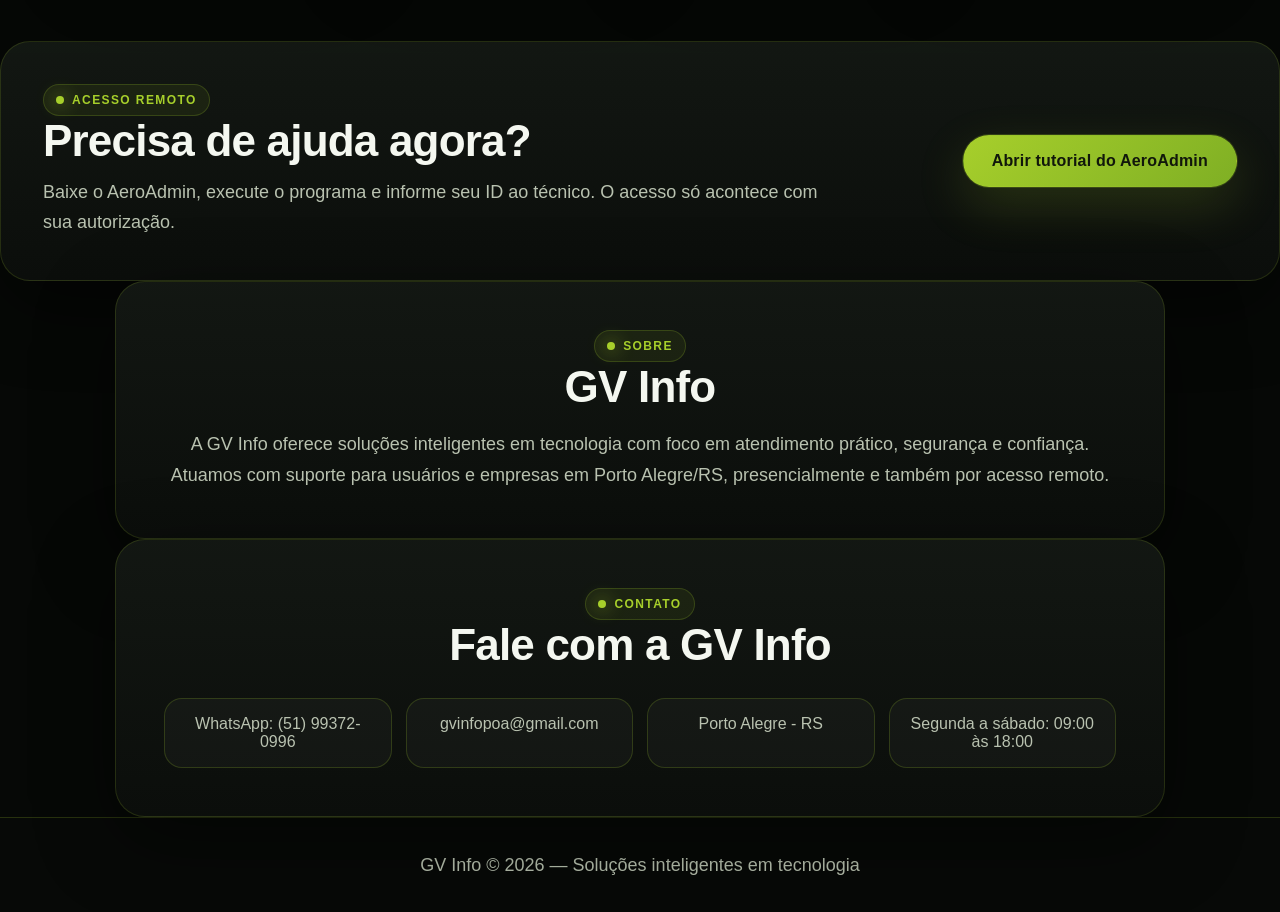
==== commit da290ddd: "Update index.html" ====
--- a/index.html
+++ b/index.html
@@ -185,6 +185,6 @@
   </footer>
 
   <script src="script.js"></script>
-  <script src="speedtest.js"></script>
+ <script src="speedtest-v4.js?v=4.1"></script>
 </body>
 </html>
--- a/style.css
+++ b/style.css
@@ -26,7 +26,7 @@
 .banner-velocidade{position:relative;z-index:1;display:block;border-radius:30px;overflow:hidden;border:1px solid rgba(167,207,43,.26);box-shadow:var(--sombra),0 0 70px rgba(167,207,43,.10);background:#050805;transition:transform .28s ease,box-shadow .28s ease,border-color .28s ease}.banner-velocidade:hover{transform:translateY(-4px);border-color:rgba(167,207,43,.55);box-shadow:var(--sombra),0 0 90px rgba(167,207,43,.20)}.banner-velocidade img{display:block;width:100%;height:auto;aspect-ratio:3/2;object-fit:cover;object-position:center}
 
 .secao{padding:100px 7%}.titulo{text-align:center;max-width:820px;margin:0 auto 46px}.titulo h2{margin-top:18px}.grid{display:grid;grid-template-columns:repeat(4,1fr);gap:22px}.card,.passo,details,.aviso,.destaque-remoto,.sobre,.contato{background:linear-gradient(180deg,rgba(21,26,21,.88),rgba(12,15,12,.92));border:1px solid rgba(167,207,43,.16);box-shadow:var(--sombra)}.card{padding:30px;border-radius:24px;transition:.25s}.card:hover{transform:translateY(-8px);border-color:rgba(167,207,43,.45)}.icone{width:54px;height:54px;border-radius:18px;background:rgba(167,207,43,.11);border:1px solid var(--borda);display:flex;align-items:center;justify-content:center;color:var(--verde);font-size:26px;margin-bottom:22px}.card h3{font-size:23px;margin-bottom:10px}.destaque-remoto{border-radius:30px;padding:42px;display:flex;align-items:center;justify-content:space-between;gap:30px}.destaque-remoto p{max-width:780px;margin-top:12px}.sobre,.contato,.aviso{border-radius:30px;text-align:center;max-width:1050px;margin-left:auto;margin-right:auto;padding:48px}.sobre p{margin-top:18px}.contato-grid{display:grid;grid-template-columns:repeat(auto-fit,minmax(220px,1fr));gap:14px;margin-top:28px}.contato-grid a,.contato-grid span{padding:16px;border:1px solid var(--borda);border-radius:18px;background:rgba(255,255,255,.03);color:var(--muted)}
-.suporte-hero{grid-template-columns:1.1fr .65fr}.passos{display:grid;grid-template-columns:repeat(5,1fr);gap:18px}.passo{border-radius:24px;padding:26px;position:relative}.passo.importante{border-color:rgba(167,207,43,.5);background:linear-gradient(180deg,rgba(167,207,43,.12),rgba(12,15,12,.92))}.numero{width:42px;height:42px;border-radius:14px;background:var(--verde);color:#11170b;display:flex;align-items:center;justify-content:center;font-weight:900;margin-bottom:18px}.passo h3{font-size:21px;margin-bottom:10px}.obs{margin-top:10px;color:#e6efd8;font-size:15px}.aviso h2{margin-bottom:14px}.faq{max-width:1050px;margin:auto}.faq details{padding:22px 26px;border-radius:18px;margin-bottom:14px}.faq summary{font-weight:800;cursor:pointer}.faq p{margin-top:14px}.whatsapp{position:fixed;right:26px;bottom:26px;width:62px;height:62px;border-radius:50%;background:linear-gradient(135deg,#25d366,#129c47);display:flex;align-items:center;justify-content:center;font-size:28px;color:white;z-index:11;box-shadow:0 16px 45px rgba(37,211,102,.25)}footer{text-align:center;padding:32px 7%;border-top:1px solid var(--borda);background:#070907}.reveal{opacity:0;transform:translateY(20px);transition:.7s ease}.reveal.visivel{opacity:1;transform:translateY(0)}
+.suporte-hero{grid-template-columns:1.1fr .65fr}.passos{display:grid;grid-template-columns:repeat(5,1fr);gap:18px}.passo{border-radius:24px;padding:26px;position:relative}.passo.importante{border-color:rgba(167,207,43,.5);background:linear-gradient(180deg,rgba(167,207,43,.12),rgba(12,15,12,.92))}.numero{width:42px;height:42px;border-radius:14px;background:var(--verde);color:#11170b;display:flex;align-items:center;justify-content:center;font-weight:900;margin-bottom:18px}.passo h3{font-size:21px;margin-bottom:10px}.obs{margin-top:10px;color:#e6efd8;font-size:15px}.aviso h2{margin-bottom:14px}.faq{max-width:1050px;margin:auto}.faq details{padding:22px 26px;border-radius:18px;margin-bottom:14px}.faq summary{font-weight:800;cursor:pointer}.faq p{margin-top:14px}.whatsapp{position:fixed;right:26px;bottom:26px;width:62px;height:62px;border-radius:50%;background:linear-gradient(135deg,#25d366,#129c47);display:flex;align-items:center;justify-content:center;font-size:28px;color:white;z-index:11;box-shadow:0 16px 45px rgba(37,211,102,.25)}footer{text-align:center;padding:32px 7%;border-top:1px solid var(--borda);background:#070907}.reveal{opacity:1;transform:none}.reveal-ready .reveal{opacity:0;transform:translateY(20px);transition:opacity .7s ease,transform .7s ease}.reveal-ready .reveal.visivel{opacity:1;transform:translateY(0)}
 @media(max-width:980px){.hero{grid-template-columns:1fr}.grid{grid-template-columns:repeat(2,1fr)}.passos{grid-template-columns:1fr 1fr}.destaque-remoto{flex-direction:column;align-items:flex-start}.contato-grid{grid-template-columns:1fr}.menu{display:none}}
 @media(max-width:640px){.banner-velocidade{border-radius:22px}.topo{height:76px;padding:0 5%}.marca img{width:205px;height:auto;max-height:56px}.marca strong{font-size:20px}.marca span{font-size:10px}.hero{padding:110px 5% 60px}.secao{padding:70px 5%}.grid,.passos{grid-template-columns:1fr}.acoes{flex-direction:column}.btn{width:100%}.painel-status,.painel-download{padding:22px}.destaque-remoto,.sobre,.contato,.aviso{padding:28px}.whatsapp{width:56px;height:56px;right:18px;bottom:18px}}
 
@@ -108,3 +108,56 @@
 .speedtest-live{text-align:center;color:#b7c3b1;font-size:15px;font-weight:600;min-height:23px;margin-top:-2px}.speedtest-chart-wrap{margin-top:14px;padding:10px;border-radius:16px;background:rgba(255,255,255,.02);border:1px solid rgba(255,255,255,.045)}.speedtest-chart-wrap canvas{display:block;width:100%;height:126px}.speedtest-diagnosis{margin:12px 0 0;padding:13px 15px;border-radius:14px;font-size:14px;line-height:1.5;text-align:center}.speedtest-footer-actions{display:flex;justify-content:center;gap:24px;margin-top:14px}.speedtest-link{border:0;background:none;color:#b9caac;font:700 13px inherit;cursor:pointer;padding:6px 0;border-bottom:1px solid rgba(167,207,43,.28)}.speedtest-link:hover{color:var(--verde)}
 .speedtest-shell.is-testing .speedtest-go{animation:speedPulse 1.35s ease-in-out infinite}.speedtest-shell.is-testing .dial-progress{transition:stroke-dashoffset .18s linear}@keyframes speedPulse{50%{box-shadow:0 0 0 16px rgba(167,207,43,.055),0 0 92px rgba(167,207,43,.34),inset 0 1px 0 rgba(255,255,255,.14)}}
 @media(max-width:640px){.speedtest-shell{padding:20px 16px 18px;border-radius:24px}.speedtest-brand strong{font-size:18px}.speedtest-status{font-size:11px;padding:7px 9px}.speedtest-summary{gap:7px}.speedtest-summary>div{padding:10px 5px}.speedtest-summary strong{font-size:17px}.speedtest-stage{width:min(330px,88vw)}.speedtest-go{width:164px;height:164px}.speedtest-go strong{font-size:45px}.speedtest-footer-actions{gap:16px}.speedtest-diagnosis{font-size:14px}}
+
+/* Ícones do passo a passo do AeroAdmin */
+.passo-icone {
+  width: 48px;
+  height: 48px;
+  display: grid;
+  place-items: center;
+  margin: 0 0 14px;
+  border: 1px solid rgba(91, 255, 111, 0.34);
+  border-radius: 14px;
+  background: rgba(91, 255, 111, 0.08);
+  color: var(--verde, #5bff6f);
+  box-shadow: inset 0 0 18px rgba(91, 255, 111, 0.04);
+}
+.passo-icone svg {
+  width: 25px;
+  height: 25px;
+  fill: none;
+  stroke: currentColor;
+  stroke-width: 1.8;
+  stroke-linecap: round;
+  stroke-linejoin: round;
+}
+
+.passo-icone{display:none!important;}
+.passos{display:grid;grid-template-columns:repeat(4,minmax(220px,1fr));gap:24px;justify-content:center;max-width:1200px;margin:0 auto;}
+@media (max-width:1000px){.passos{grid-template-columns:repeat(2,minmax(220px,1fr));}}
+@media (max-width:640px){.passos{grid-template-columns:1fr;}}
+
+
+/* Tutorial visual do AeroAdmin */
+.passos{grid-template-columns:repeat(2,minmax(300px,1fr));max-width:1120px;align-items:stretch}
+.passo{display:flex;flex-direction:column}
+.passo-com-imagem .tutorial-imagem{margin-top:auto}
+.tutorial-imagem{position:relative;display:block;width:100%;margin-top:22px;padding:12px;border:1px solid rgba(167,207,43,.24);border-radius:18px;background:linear-gradient(180deg,rgba(255,255,255,.045),rgba(255,255,255,.018));cursor:zoom-in;overflow:hidden;box-shadow:0 18px 45px rgba(0,0,0,.28);transition:transform .25s ease,border-color .25s ease,box-shadow .25s ease}
+.tutorial-imagem:hover{transform:translateY(-3px);border-color:rgba(167,207,43,.55);box-shadow:0 24px 58px rgba(0,0,0,.38),0 0 26px rgba(167,207,43,.08)}
+.tutorial-imagem img{display:block;width:100%;height:250px;object-fit:contain;border-radius:11px;background:#f4f4f4}
+.tutorial-imagem span{display:block;margin-top:10px;color:#d9ed9b;font-size:13px;font-weight:800;text-align:center;letter-spacing:.15px}
+.lightbox-tutorial{position:fixed;inset:0;z-index:1000;display:flex;align-items:center;justify-content:center;padding:28px;background:rgba(0,0,0,.86);backdrop-filter:blur(10px);opacity:0;visibility:hidden;transition:opacity .22s ease,visibility .22s ease}
+.lightbox-tutorial.aberto{opacity:1;visibility:visible}
+.lightbox-tutorial img{display:block;max-width:min(94vw,1000px);max-height:86vh;width:auto;height:auto;border-radius:16px;background:#fff;box-shadow:0 30px 100px rgba(0,0,0,.7),0 0 0 1px rgba(167,207,43,.38)}
+.lightbox-fechar{position:absolute;top:22px;right:26px;width:48px;height:48px;border:1px solid rgba(167,207,43,.4);border-radius:50%;background:rgba(8,12,8,.9);color:#fff;font-size:32px;line-height:1;cursor:pointer;transition:.2s}
+.lightbox-fechar:hover{color:var(--verde);border-color:var(--verde);transform:rotate(4deg)}
+body.lightbox-aberto{overflow:hidden}
+@media(max-width:820px){.passos{grid-template-columns:1fr;max-width:680px}.tutorial-imagem img{height:auto;max-height:360px}}
+@media(max-width:480px){.tutorial-imagem{padding:8px;border-radius:14px}.tutorial-imagem span{font-size:12px}.lightbox-tutorial{padding:14px}.lightbox-fechar{top:12px;right:12px;width:42px;height:42px}}
+
+/* Medição de velocidade mais precisa */
+.speed-metrics.speed-metrics-precision{grid-template-columns:repeat(5,minmax(0,1fr))}
+.speed-metrics.speed-metrics-precision div{min-width:0}
+.speed-metrics.speed-metrics-precision strong{font-size:18px;white-space:nowrap}
+@media(max-width:1100px){.speed-metrics.speed-metrics-precision{grid-template-columns:repeat(3,1fr)}.speed-metrics.speed-metrics-precision div:nth-child(4),.speed-metrics.speed-metrics-precision div:nth-child(5){grid-column:auto}}
+@media(max-width:640px){.speed-metrics.speed-metrics-precision{grid-template-columns:repeat(2,1fr)}.speed-metrics.speed-metrics-precision div:last-child{grid-column:1/-1}.speed-metrics.speed-metrics-precision strong{font-size:17px}}
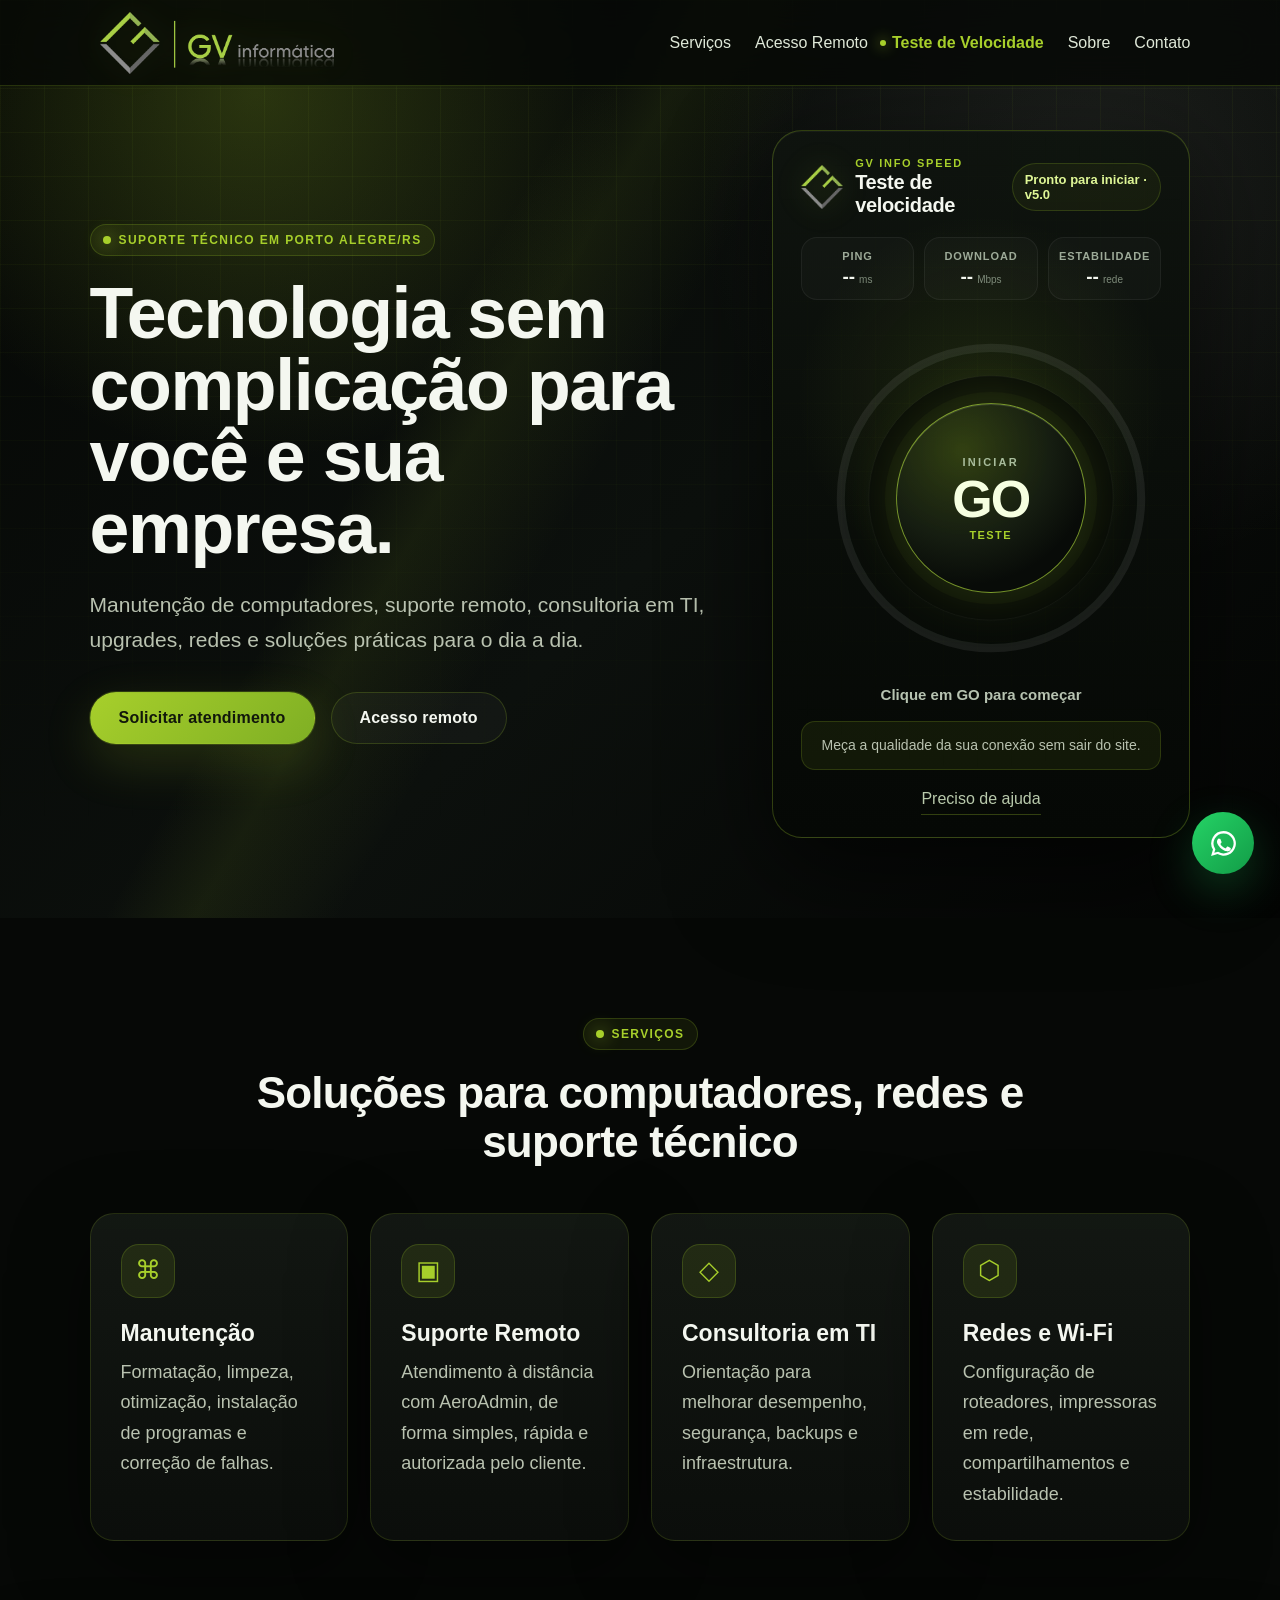
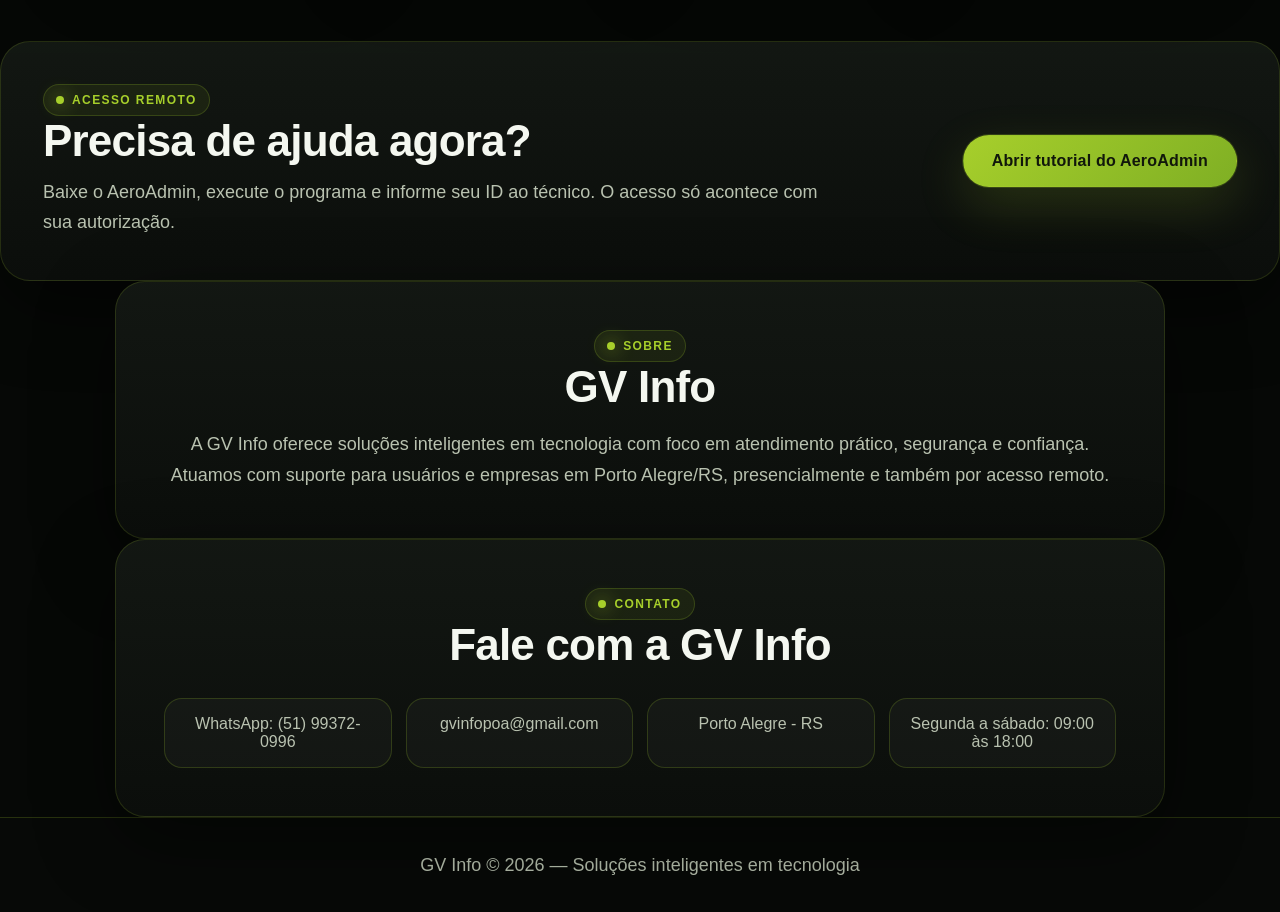
==== commit 9b7331a8: "Add files via upload" ====
--- a/index.html
+++ b/index.html
@@ -185,6 +185,6 @@
   </footer>
 
   <script src="script.js"></script>
- <script src="speedtest-v4.js?v=4.1"></script>
+  <script src="speedtest-v5.js?v=5.0"></script>
 </body>
 </html>
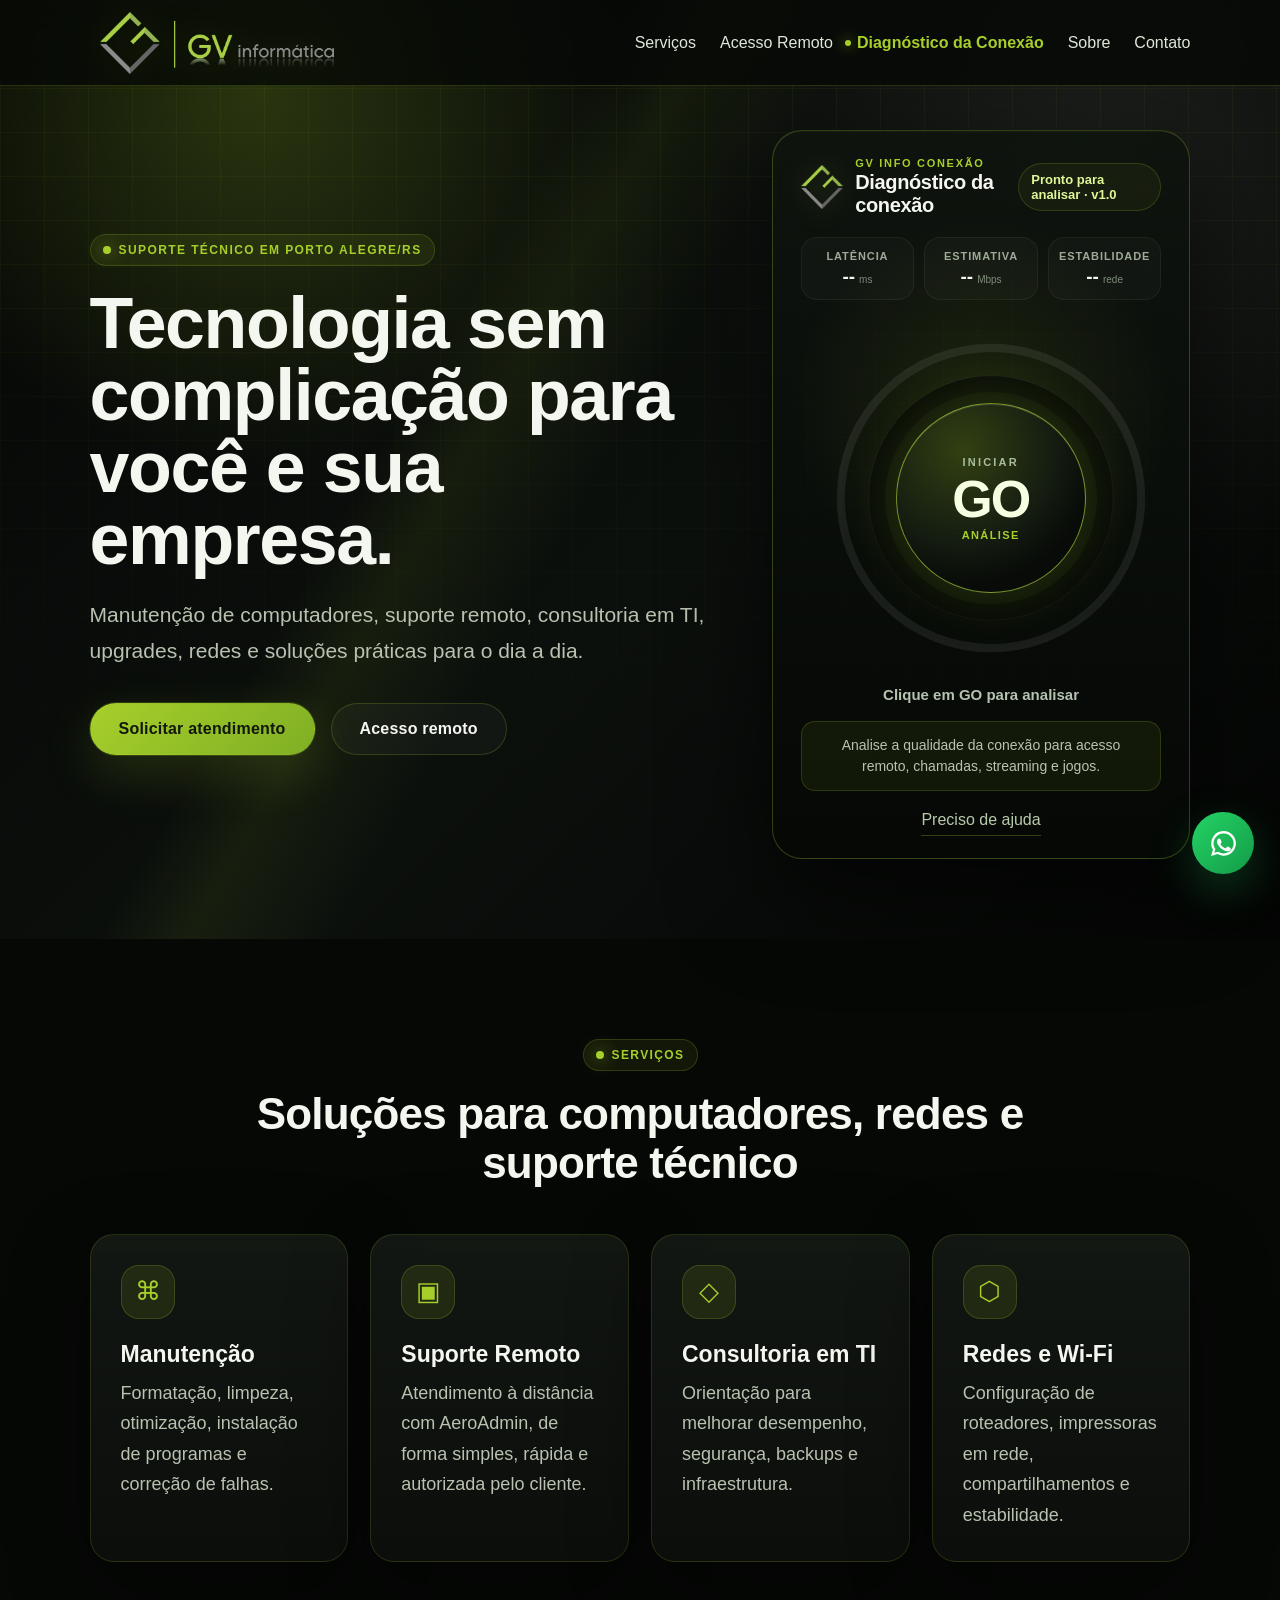
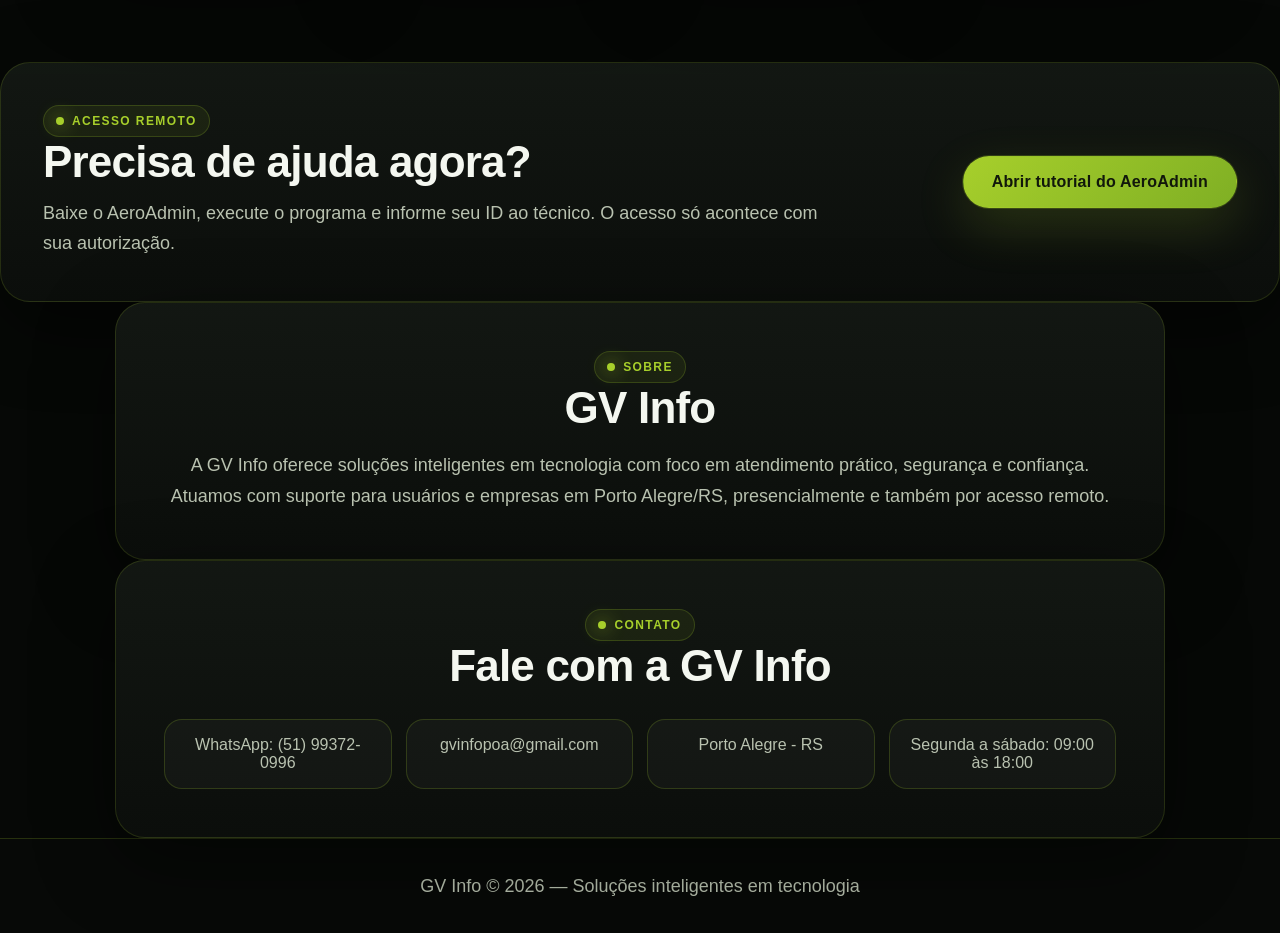
==== commit c0b15a3f: "Add files via upload" ====
--- a/index.html
+++ b/index.html
@@ -40,7 +40,7 @@
     <nav class="menu">
       <a href="#servicos">Serviços</a>
       <a href="acesso-remoto.html">Acesso Remoto</a>
-      <a class="menu-destaque" href="#teste-velocidade">Teste de Velocidade</a>
+      <a class="menu-destaque" href="#teste-velocidade">Diagnóstico da Conexão</a>
       <a href="#sobre">Sobre</a>
       <a href="#contato">Contato</a>
     </nav>
@@ -63,16 +63,16 @@
             <div class="speedtest-brand">
               <img src="imagens/logo-symbol.png" alt="" />
               <div>
-                <span>GV INFO SPEED</span>
-                <strong id="titulo-teste-home">Teste de velocidade</strong>
+                <span>GV INFO CONEXÃO</span>
+                <strong id="titulo-teste-home">Diagnóstico da conexão</strong>
               </div>
             </div>
             <span class="speedtest-status" id="speedStatus">Pronto</span>
           </div>
 
           <div class="speedtest-summary">
-            <div><span>Ping</span><strong id="pingMetric">--</strong><small>ms</small></div>
-            <div><span>Download</span><strong id="downloadMetric">--</strong><small>Mbps</small></div>
+            <div><span>Latência</span><strong id="pingMetric">--</strong><small>ms</small></div>
+            <div><span>Estimativa</span><strong id="downloadMetric">--</strong><small>Mbps</small></div>
             <div><span>Estabilidade</span><strong id="stabilityMetric">--</strong><small>rede</small></div>
           </div>
 
@@ -94,22 +94,24 @@
               <circle class="dial-inner" cx="210" cy="210" r="135"/>
             </svg>
 
-            <button class="speedtest-go" id="startSpeedTest" type="button" aria-label="Iniciar teste de velocidade">
+            <button class="speedtest-go" id="startSpeedTest" type="button" aria-label="Iniciar diagnóstico da conexão">
               <span class="go-label">INICIAR</span>
               <strong id="speedValue">GO</strong>
-              <small id="speedUnit">TESTE</small>
+              <small id="speedUnit">ANÁLISE</small>
             </button>
           </div>
 
-          <div class="speedtest-live" id="speedLiveLabel">Clique em GO para começar</div>
+          <div class="speedtest-live" id="speedLiveLabel">Clique em GO para analisar</div>
 
           <div class="speedtest-chart-wrap" id="speedChartWrap" hidden>
             <canvas id="speedChart" width="960" height="220" aria-label="Gráfico de velocidade em tempo real"></canvas>
           </div>
 
           <div class="speed-diagnosis speedtest-diagnosis" id="speedDiagnosis">
-            Meça a qualidade da sua conexão sem sair do site.
+            Analise a qualidade da conexão para acesso remoto, chamadas, streaming e jogos.
           </div>
+
+          <div class="connection-quality-grid" id="connectionQualityGrid" hidden></div>
 
           <div class="speedtest-footer-actions">
             <button class="speedtest-link" id="rerunSpeedTest" type="button" hidden>Testar novamente</button>
@@ -185,6 +187,6 @@
   </footer>
 
   <script src="script.js"></script>
-  <script src="speedtest-v5.js?v=5.0"></script>
+  <script src="connection-diagnostic.js?v=1.0"></script>
 </body>
 </html>
--- a/style.css
+++ b/style.css
@@ -161,3 +161,7 @@
 .speed-metrics.speed-metrics-precision strong{font-size:18px;white-space:nowrap}
 @media(max-width:1100px){.speed-metrics.speed-metrics-precision{grid-template-columns:repeat(3,1fr)}.speed-metrics.speed-metrics-precision div:nth-child(4),.speed-metrics.speed-metrics-precision div:nth-child(5){grid-column:auto}}
 @media(max-width:640px){.speed-metrics.speed-metrics-precision{grid-template-columns:repeat(2,1fr)}.speed-metrics.speed-metrics-precision div:last-child{grid-column:1/-1}.speed-metrics.speed-metrics-precision strong{font-size:17px}}
+
+/* Diagnóstico de conexão GV Info */
+.connection-quality-grid{display:grid;grid-template-columns:repeat(2,minmax(0,1fr));gap:10px;margin-top:14px}.connection-quality-grid[hidden]{display:none}.quality-card{padding:14px;border-radius:16px;background:rgba(255,255,255,.025);border:1px solid rgba(255,255,255,.06);text-align:left}.quality-card span{display:block;color:#aab6a5;font-size:12px;font-weight:800;text-transform:uppercase;letter-spacing:.7px}.quality-card strong{display:block;margin-top:5px;font-size:18px}.quality-card small{display:block;margin-top:5px;color:#899485;line-height:1.35}.quality-card.excellent,.quality-card.good{border-color:rgba(167,207,43,.24);background:rgba(167,207,43,.065)}.quality-card.excellent strong,.quality-card.good strong{color:#dff796}.quality-card.regular{border-color:rgba(255,190,80,.28);background:rgba(255,190,80,.06)}.quality-card.regular strong{color:#ffd38a}.quality-card.bad{border-color:rgba(255,86,86,.28);background:rgba(255,86,86,.06)}.quality-card.bad strong{color:#ffadad}.connection-quality-grid-page{max-width:1120px;margin:0 auto;grid-template-columns:repeat(4,minmax(0,1fr))}.connection-quality-grid-page .quality-card{padding:20px}.connection-quality-grid-page .quality-card strong{font-size:21px}.gauge-center #speedValue{font-size:34px}.gauge-center #speedUnit{font-size:12px;color:var(--verde);font-weight:800;letter-spacing:1px}
+@media(max-width:900px){.connection-quality-grid-page{grid-template-columns:repeat(2,minmax(0,1fr))}}@media(max-width:640px){.connection-quality-grid,.connection-quality-grid-page{grid-template-columns:1fr}}
